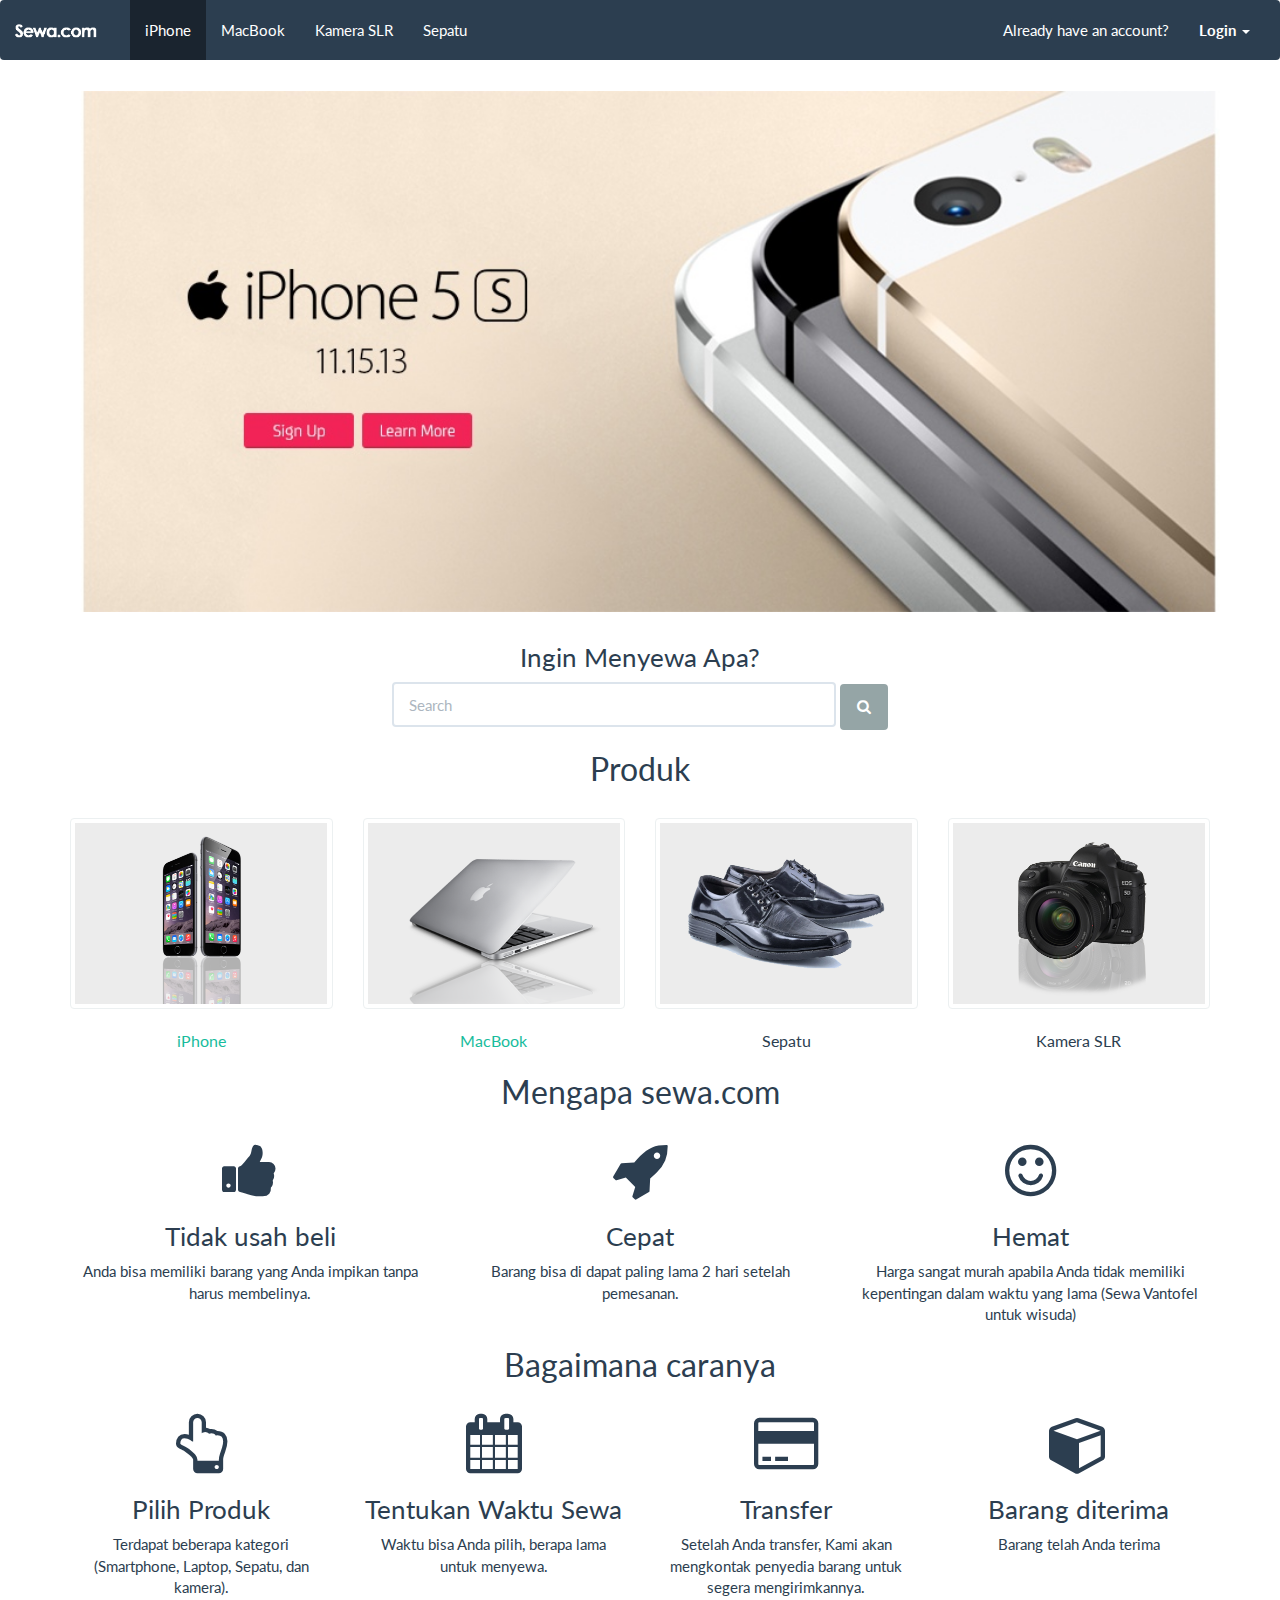
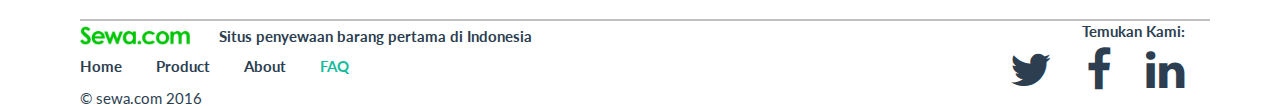
==== index.html @ 7e5efccd "update" ====
<!DOCTYPE html>
<html lang="en">
<head>
  <meta charset="UTF-8">
  <meta name="viewport" content="width=device-width, initial-scale=1.0">
  <title>Sewa - Daripada Beli, mending Sewa Aja</title>
  <link rel="stylesheet" href="css/bootstrap.min.css">
  <link rel="stylesheet" href="css/main.css">
  <link rel="stylesheet" href="font-awesome-4.4.0/css/font-awesome.min.css">
  <script src="js/jquery.min.js"></script>
  <script src="js/bootstrap.min.js"></script>
</head>
<body>

<nav class="navbar navbar-default" role="navigation">
  <div class="container-fluid">
    <!-- Brand and toggle get grouped for better mobile display -->
    <div class="navbar-header">
      <button type="button" class="navbar-toggle collapsed" data-toggle="collapse" data-target="#bs-example-navbar-collapse-1">
        <span class="sr-only">Toggle navigation</span>
        <span class="icon-bar"></span>
        <span class="icon-bar"></span>
        <span class="icon-bar"></span>
      </button>
      <a class="navbar-brand" href="#"><img src="img/logo-white.png" width="100" alt=""></a>
    </div>

    <!-- Collect the nav links, forms, and other content for toggling -->
    <div class="collapse navbar-collapse" id="bs-example-navbar-collapse-1">
      <ul class="nav navbar-nav">
       <li class="active"><a href="#">iPhone</a></li>
        <li><a href="#">MacBook</a></li>
        <li><a href="#">Kamera SLR</a></li>
        <li><a href="#">Sepatu</a></li>
      </ul>
    
      <ul class="nav navbar-nav navbar-right">
        <li><p class="navbar-text">Already have an account?</p></li>
        <li class="dropdown">
          <a href="#" class="dropdown-toggle" data-toggle="dropdown"><b>Login</b> <span class="caret"></span></a>
      <ul id="login-dp" class="dropdown-menu">
        <li>
           <div class="row">
              <div class="col-md-12">
                Login via
                <div class="social-buttons">
                  <a href="#" class="btn btn-fb"><i class="fa fa-facebook"></i> Facebook</a>
                  <a href="#" class="btn btn-tw"><i class="fa fa-twitter"></i> Twitter</a>
                </div>
                or
                 <form class="form" role="form" method="post" action="login" accept-charset="UTF-8" id="login-nav">
                    <div class="form-group">
                       <label class="sr-only" for="exampleInputEmail2">Email address</label>
                       <input type="email" class="form-control" id="exampleInputEmail2" placeholder="Email address" required>
                    </div>
                    <div class="form-group">
                       <label class="sr-only" for="exampleInputPassword2">Password</label>
                       <input type="password" class="form-control" id="exampleInputPassword2" placeholder="Password" required>
                                             <div class="help-block text-right"><a href="">Forget the password ?</a></div>
                    </div>
                    <div class="form-group">
                       <button type="submit" class="btn btn-primary btn-block">Sign in</button>
                    </div>
                    <div class="checkbox">
                       <label>
                       <input type="checkbox"> keep me logged-in
                       </label>
                    </div>
                 </form>
              </div>
              <div class="bottom text-center">
                New here ? <a href="#modal"><b>Join Us</b></a>
              </div>
           </div>
        </li>
      </ul>
        </li>
      </ul>
    </div><!-- /.navbar-collapse -->
  </div><!-- /.container-fluid -->
</nav>



    <div class="container">
        <div class="img-banner">
          <img src="img/iphone-ad.jpg" alt="" style="width: 100%;">
        </div>
       
    <div class="row">
     <div class="col-xs-12 col-md-6 col-md-offset-3 text-center" style="--border:1px solid red;">
        <h3>Ingin Menyewa Apa?</h3>
         <div class="search">
           <input type="text" class="form-control" placeholder="Search">
         </div>
        <button type="button" class="btn btn-default"><i class="fa fa-search" aria-hidden="true"></i></button>
     </div>
    </div>
    
    <section>
    <legend class="title">
      <h2>Produk</h2>
    </legend>
    </section>
    
    <section>
    <div class="row">
      <div class="col-xs-6 col-md-3">
        <a href="product.html">
            <div class="product">
            <div class="thumbnail">
              <img src="img/iphone.png" alt="iPhone">
            </div>
          
            iPhone
            </div>
          </a>
      </div>
    
      <div class="col-xs-6 col-md-3">
        <a href="product-mac.html">
          <div class="product">
              <div class="thumbnail">
                <img src="img/mac.png" alt="Mac">
              </div>
            
              MacBook
            </div>
          </a>
      </div>
    
      <div class="col-xs-6 col-md-3">
        <div class="product">
          <div class="thumbnail">
            <img src="img/sepatu.png" alt="">
          </div>
    
          Sepatu
        </div>
      </div>
    
      <div class="col-xs-6 col-md-3">
        <div class="product">
          <div class="thumbnail">
            <img src="img/slr.png" alt="">
          </div>
    
          Kamera SLR
        </div>
      </div>
    </div>
    </section>
    
    <section>
      <legend class="title">
        <h2>Mengapa sewa.com</h2>
      </legend>
      <div class="row">
        <div class="col-xs-12 col-md-4">
          <div class="reason">
            <i class="fa fa-thumbs-up fa-4x" aria-hidden="true"></i>
            <h3>Tidak usah beli</h3>
            <div class="reason-content">
             Anda bisa memiliki barang yang Anda impikan tanpa harus membelinya.
            </div>
          </div>
        </div>
    
          <div class="col-xs-12 col-md-4">
            <div class="reason">
              <i class="fa fa-rocket fa-4x" aria-hidden="true"></i>
              <h3>Cepat</h3>
              <div class="reason-content">
                Barang bisa di dapat paling lama 2 hari setelah pemesanan.
              </div>
            </div>
          </div>    
    
           <div class="col-xs-12 col-md-4">
            <div class="reason">
              <i class="fa fa-smile-o fa-4x" aria-hidden="true"></i>
              <h3>Hemat</h3>
              <div class="reason-content">
                Harga sangat murah apabila Anda tidak memiliki kepentingan dalam waktu yang lama (Sewa Vantofel untuk wisuda)
              </div>
            </div>
          </div>    
      </div>
    </section>
    
    <section>
      <legend class="title">
        <h2>Bagaimana caranya</h2>
      </legend>
      <div class="row">
        <div class="col-xs-6 col-md-3">
          <div class="reason">
            <i class="fa fa-hand-o-up fa-4x" aria-hidden="true"></i>
            <h3>Pilih Produk</h3>
            <div class="reason-content">
              Terdapat beberapa kategori (Smartphone, Laptop, Sepatu, dan kamera).
            </div>
          </div>
        </div>
    
          <div class="col-xs-6 col-md-3">
            <div class="reason">
              <i class="fa fa-calendar fa-4x" aria-hidden="true"></i>
              <h3>Tentukan Waktu Sewa</h3>
              <div class="reason-content">
                Waktu bisa Anda pilih, berapa lama untuk menyewa.
              </div>
            </div>
          </div>    
    
           <div class="col-xs-6 col-md-3">
            <div class="reason">
              <i class="fa fa-credit-card fa-4x" aria-hidden="true"></i>
              <h3>Transfer</h3>
              <div class="reason-content">
               Setelah Anda transfer, Kami akan mengkontak penyedia barang untuk segera mengirimkannya.
              </div>
            </div>
          </div>
    
          <div class="col-xs-6 col-md-3">
            <div class="reason">
              <i class="fa fa-cube fa-4x" aria-hidden="true"></i>
              <h3>Barang diterima</h3>
              <div class="reason-content">
                Barang telah Anda terima
              </div>
            </div>
          </div>        
      </div>
    </section>
    
    <footer>
        <div class="footer">
          <div class="row">      
            <div class="col-xs-12 col-md-6"> 
                <img src="img/logo.png" alt="sewa" width="135">
                  <span><b>Situs penyewaan barang pertama di Indonesia</b></span>
                <br>
               <ul class="list-inline">
                 <li class="footer-category">Home</li>
                 <li class="footer-category">Product</li>
                 <li class="footer-category" data-toggle="modal" data-target="#myModal">About</li>
                 <li class="footer-category"><a href="faq.html">FAQ</a></li>
               </ul>
               &copy sewa.com 2016
             </div>

  <!-- Modal -->
  <div class="modal fade" id="myModal" role="dialog">
    <div class="modal-dialog">
    
      <!-- Modal content-->
      <div class="modal-content">
        <div class="modal-header">
          <button type="button" class="close" data-dismiss="modal">&times;</button>
          <h4 class="modal-title">Hubungi Kami</h4>
        </div>
        <div class="modal-body">
          <div class="row">
            <div class="col-xs-12" style="margin-bottom: 10px;">
              sewa.com adalah website penyewaan barang pertama di Indonesia. Barang-barang yang ditawarkan adalah barang Anda ingin miliki nanti, jadi tidak ada salahnya untuk mencoba.
            </div>

            <div class="col-xs-12">
              <ul class="list-unstyled">
                <li><i class="fa fa-home fafa" aria-hidden="true"></i>Taman Setiabudi E/7, <b>Jakarta Selatan</b></li>
                <li><i class="fa fa-phone fafa" aria-hidden="true"></i> 085 737 361 067</li>
                <li><i class="fa fa-envelope fafa" aria-hidden="true"></i> info@sewa.com</li>
              </ul>
            </div>

          </div>
        </div>
        <div class="modal-footer">
          <button type="button" class="btn btn-default" data-dismiss="modal">Close</button>
        </div>
      </div>
      
    </div>
  </div>
    
    
            <div class="right-footer">
              <div class="col-xs-12 col-md-6"> 
             <label style="margin-right: 25px;">Temukan Kami:</label><br>
                <ul class="list-inline pull-right">
                  <li><i class="fa fa-twitter fa-3x circle" aria-hidden="true"></i></li>
                  <li><i class="fa fa-facebook fa-3x circle" aria-hidden="true"></i></li>
                  <li><i class="fa fa-linkedin fa-3x circle" aria-hidden="true"></i></li>
                </ul>
              </div>
            </div>
            </div>
          </div>
        </footer> 
          
    </div>
</body>
</html>
---- css/main.css ----
a{
  text-decoration:none;
}

#all{
  background-color: white;
  box-shadow: 0 10px 16px 0 rgba(0,0,0,0.2),0 6px 20px 0 rgba(0,0,0,0.19) !important;
  padding:10px;
}

/* css*/
#login-dp{
    min-width: 250px;
    padding: 14px 14px 0;
    overflow:hidden;
    background-color:rgba(255,255,255,.8);
}
#login-dp .help-block{
    font-size:12px    
}
#login-dp .bottom{
    background-color:rgba(255,255,255,.8);
    border-top:1px solid #ddd;
    clear:both;
    padding:14px;
}
#login-dp .social-buttons{
    margin:12px 0    
}
#login-dp .social-buttons a{
    width: 49%;
}
#login-dp .form-group {
    margin-bottom: 10px;
}
.btn-fb{
    color: #fff;
    background-color:#3b5998;
}
.btn-fb:hover{
    color: #fff;
    background-color:#496ebc 
}
.btn-tw{
    color: #fff;
    background-color:#55acee;
}
.btn-tw:hover{
    color: #fff;
    background-color:#59b5fa;
}
@media(max-width:768px){
    #login-dp{
        background-color: inherit;
        color: #fff;
    }
    #login-dp .bottom{
        background-color: inherit;
        border-top:0 none;
    }
}

/* end css */
.img-banner{
  width:100%;
  --height:80px;
  --border:1px solid red;
  margin:10px;
  text-align:center;
}

section{
  margin-bottom:20px;

}

.title{
  text-align:center;
}



.wrapper-search{
  margin:0 auto;
  width:50%;
  --border:1px solid red;
  display:block;
}

.search{
display:inline-block;
margin:0 auto;
width:80%;
}

.submit{
  --width:15%;
  color:white;
  background-color:gray;
  --margin-left: 10px;
}

.product{
  text-align:center;
  font-size: 16px;
}

.reason{
  text-align:center;
}

/*product*/

.wrapper-product-rent{
  display:table;
}

.thumbnail:hover{
  border:1px solid black;
}

.product-rent{
  height:325px;
  width:225px;
  vertical-align:middle;
  display:table-cell; 
}

.product-rent-title{
  font-size: 18px;
  --text-align:center;
}

.product-rent-price{

}

.product-rent-price::before{
  content:"Rp ";
}

.product-rent-price::after{
  content:" /hari";
}

.product-rent-available{
  margin-bottom:20px;
}

.product-rent-available::before{
    content:"Dapat disewa selama: ";
    color:gray;
}

.product-rent-available::after{
    content:" hari";
    color:gray;
}

.product-rent img{
  max-width:225px;
  max-height:225px;
  margin:0 auto;
  display:table-cell;
}
/* end product */

/* product page */
.product-page-wrapper{
  display:table;
}

.product-page{
  width:300px;
  height:425px;
  border:1px solid silver;
  padding:10px;
  border-radius:5px;
  display:table-cell;
  vertical-align:middle;
}

.product-page-title{
    border-bottom:2px solid #ccc;
    margin-bottom:10px;
    width:50%;
}

.product-page-price{
  color:#18bc9c;
  font-size:30px;
  font-weight: bold;
}

.product-page-price::before{
  content:"Rp ";
  color:#18bc9c;
  font-size:20px;
}

.product-page img{
  max-width:300px;
  max-height: 425px;
   margin:0 auto;
  display:table-cell;
}

.product-page-order{
  color:#18bc9c;
}

.product-page-order::before{
  content:"Dapat disewa dalam ";
  color:black;
}

.product-page-order::after{
  content:" hari";
  color:black;
}

.product-page-ongkir{
  margin-bottom:10px;
}

.product-page-spesification{

}

.product-page-spesification label{
   font-size:21px;
}

.product-page-name{
  font-weight:bold;
}

.product-page-value{
  
}

.product-page-value::before{
 
}

.product-page-others-wrap{
  display:table;
}

.product-page-others{
  width:175px;
  height:175px;
  --border:1px solid red;
  vertical-align:middle;
  display:table-cell;
}

.product-page-others img{
  max-width:135px; 
  max-height: 135px;
  margin:0 auto;
  display:table-cell;
}

.others{
  border:1px solid silver;
  padding:10px 15px;
  margin:20px 5px;
}

.others h4{
  text-align:center;
}

/* checkout */
.checkout-input{
  width:80%;
  margin-bottom: 100px;

}




.footer{
  margin-left:10px;
  font-size:15px;
  border-top:2px solid silver;
}

.footer li{
  margin-right:20px;
  font-weight:bold;
}

.right-footer{
  text-align:right;

}

.footer-category{

}

.footer-category:hover{
  text-decoration:underline;
}

/* faq */
.faq li{
  font-size:20px;
  color:gray;
  font-weight: bold;
}

.fafa{
  letter-spacing:10px;
}
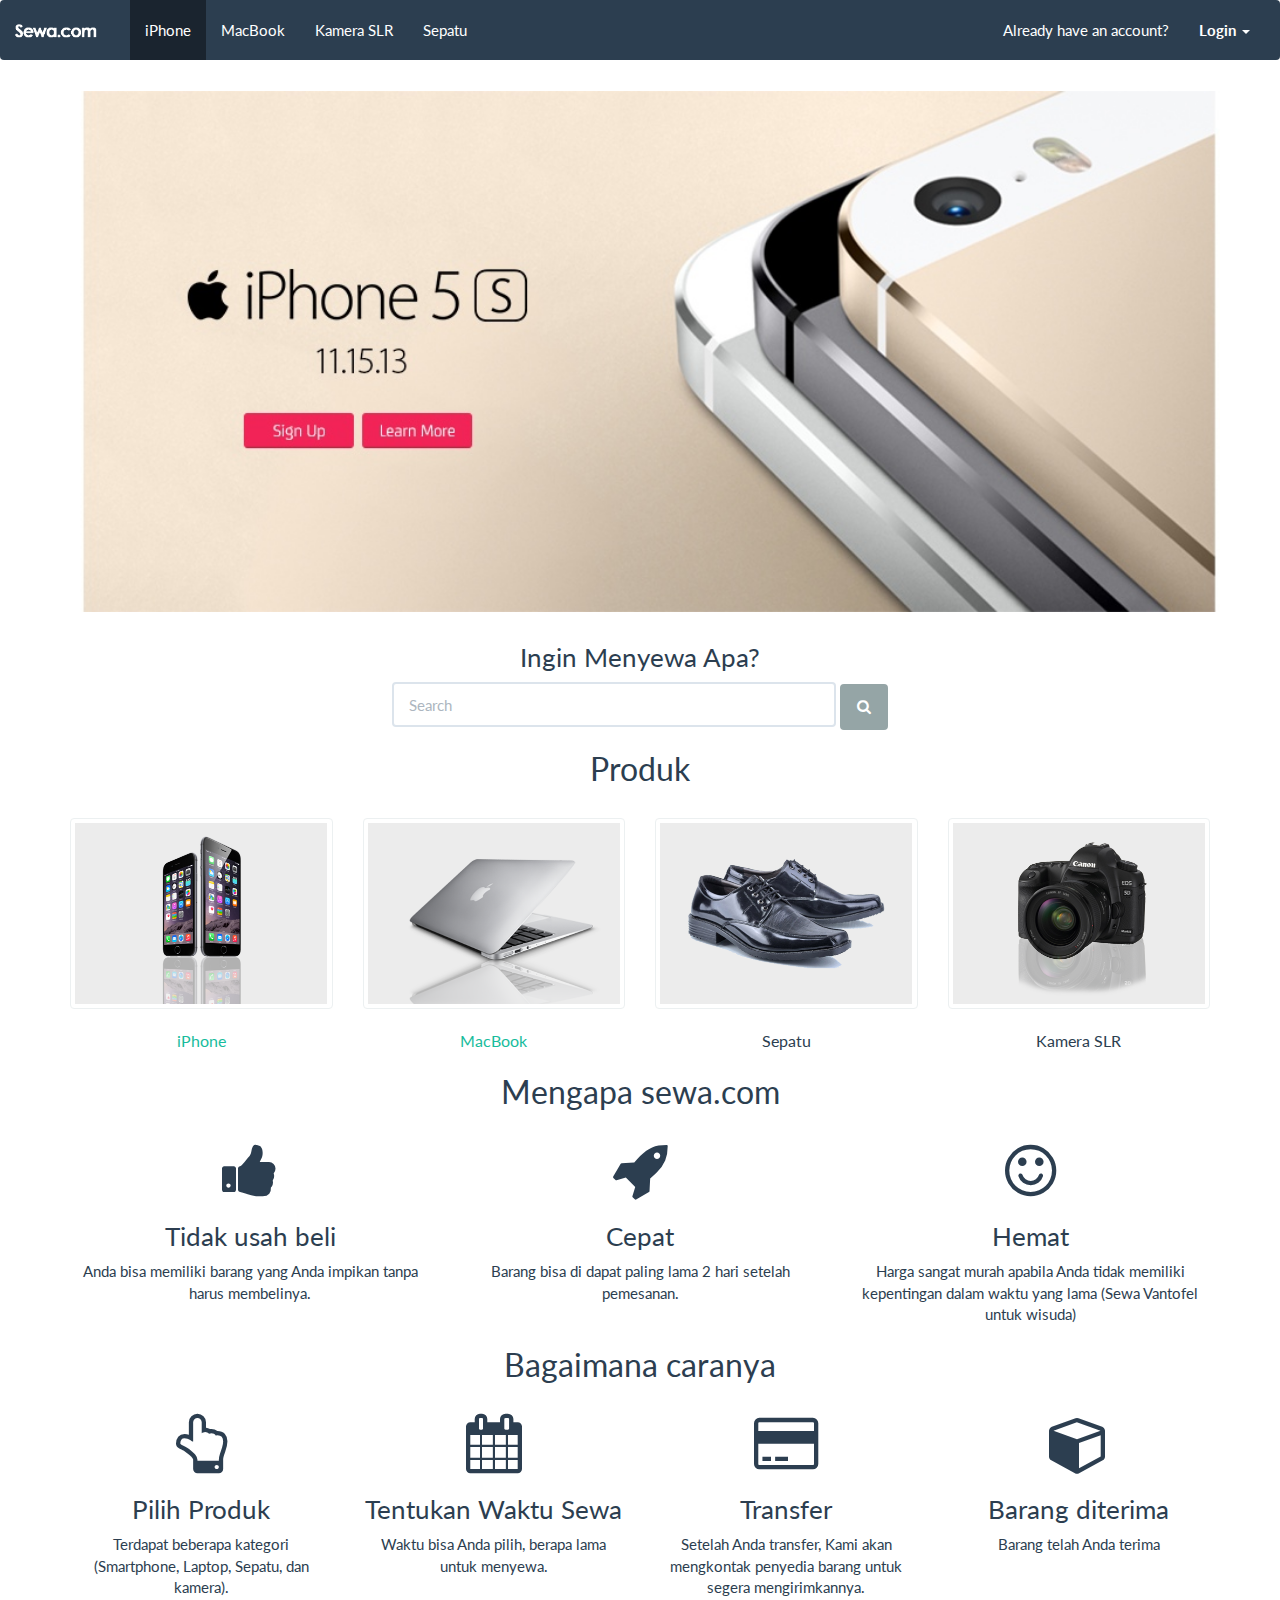
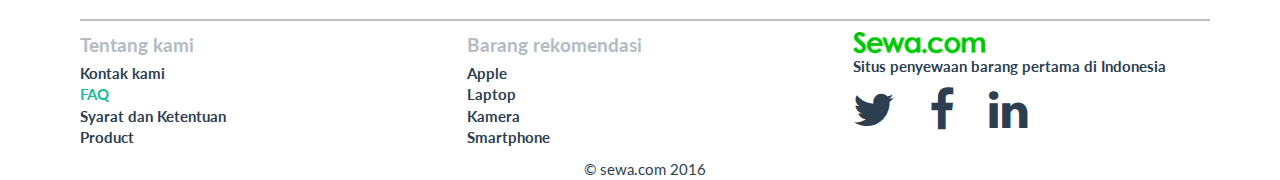
==== commit d912900a: "update 14 June 2016" ====
--- a/index.html
+++ b/index.html
@@ -69,7 +69,7 @@
                  </form>
               </div>
               <div class="bottom text-center">
-                New here ? <a href="#modal"><b>Join Us</b></a>
+                New here ? <a href="register.html"><b>Join Us</b></a>
               </div>
            </div>
         </li>
@@ -238,68 +238,73 @@
     <footer>
         <div class="footer">
           <div class="row">      
-            <div class="col-xs-12 col-md-6"> 
-                <img src="img/logo.png" alt="sewa" width="135">
-                  <span><b>Situs penyewaan barang pertama di Indonesia</b></span>
-                <br>
-               <ul class="list-inline">
-                 <li class="footer-category">Home</li>
+            <div class="col-xs-12 col-md-4">
+            <label class="text-muted footer-title">Tentang kami</label> 
+              <ul class="list-unstyled">
+                 <li class="footer-category" data-toggle="modal" data-target="#myModal">Kontak kami</li>
+                 <li class="footer-category"><a href="faq.html">FAQ</a></li>
+                 <li class="footer-category">Syarat dan Ketentuan</li>
                  <li class="footer-category">Product</li>
-                 <li class="footer-category" data-toggle="modal" data-target="#myModal">About</li>
-                 <li class="footer-category"><a href="faq.html">FAQ</a></li>
                </ul>
-               &copy sewa.com 2016
              </div>
 
-  <!-- Modal -->
-  <div class="modal fade" id="myModal" role="dialog">
-    <div class="modal-dialog">
-    
-      <!-- Modal content-->
-      <div class="modal-content">
-        <div class="modal-header">
-          <button type="button" class="close" data-dismiss="modal">&times;</button>
-          <h4 class="modal-title">Hubungi Kami</h4>
-        </div>
-        <div class="modal-body">
-          <div class="row">
-            <div class="col-xs-12" style="margin-bottom: 10px;">
-              sewa.com adalah website penyewaan barang pertama di Indonesia. Barang-barang yang ditawarkan adalah barang Anda ingin miliki nanti, jadi tidak ada salahnya untuk mencoba.
-            </div>
-
-            <div class="col-xs-12">
-              <ul class="list-unstyled">
-                <li><i class="fa fa-home fafa" aria-hidden="true"></i>Taman Setiabudi E/7, <b>Jakarta Selatan</b></li>
-                <li><i class="fa fa-phone fafa" aria-hidden="true"></i> 085 737 361 067</li>
-                <li><i class="fa fa-envelope fafa" aria-hidden="true"></i> info@sewa.com</li>
-              </ul>
-            </div>
-
-          </div>
-        </div>
-        <div class="modal-footer">
-          <button type="button" class="btn btn-default" data-dismiss="modal">Close</button>
-        </div>
-      </div>
-      
-    </div>
-  </div>
-    
-    
-            <div class="right-footer">
-              <div class="col-xs-12 col-md-6"> 
-             <label style="margin-right: 25px;">Temukan Kami:</label><br>
-                <ul class="list-inline pull-right">
+             <div class="col-xs-12 col-md-4"> 
+               <label class="text-muted footer-title">Barang rekomendasi</label> 
+               <ul class="list-unstyled">
+                 <li class="footer-category">Apple</li>
+                 <li class="footer-category">Laptop</li>
+                 <li class="footer-category">Kamera</li>
+                 <li class="footer-category">Smartphone</li>
+               </ul>
+             </div>
+
+            <div class="col-xs-12 col-md-4"> 
+              <img src="img/logo.png" alt="sewa" width="135"><br>
+              <b>Situs penyewaan barang pertama di Indonesia</b><br>
+                <ul class="list-inline" style="margin-top: 10px;">
                   <li><i class="fa fa-twitter fa-3x circle" aria-hidden="true"></i></li>
                   <li><i class="fa fa-facebook fa-3x circle" aria-hidden="true"></i></li>
                   <li><i class="fa fa-linkedin fa-3x circle" aria-hidden="true"></i></li>
-                </ul>
-              </div>
-            </div>
-            </div>
+                </ul>          
+            </div>
+            </div>
+            <div class="text-center">&copy sewa.com 2016</div>
           </div>
         </footer> 
           
+                  <!-- Modal -->
+                  <div class="modal fade" id="myModal" role="dialog">
+                    <div class="modal-dialog">
+                    
+                      <!-- Modal content-->
+                      <div class="modal-content">
+                        <div class="modal-header">
+                          <button type="button" class="close" data-dismiss="modal">&times;</button>
+                          <h4 class="modal-title">Hubungi Kami</h4>
+                        </div>
+                        <div class="modal-body">
+                          <div class="row">
+                            <div class="col-xs-12" style="margin-bottom: 10px;">
+                              sewa.com adalah website penyewaan barang pertama di Indonesia. Barang-barang yang ditawarkan adalah barang Anda ingin miliki nanti, jadi tidak ada salahnya untuk mencoba.
+                            </div>
+
+                            <div class="col-xs-12">
+                              <ul class="list-unstyled">
+                                <li><i class="fa fa-home fafa" aria-hidden="true"></i>Taman Setiabudi E/7, <b>Jakarta Selatan</b></li>
+                                <li><i class="fa fa-phone fafa" aria-hidden="true"></i> 085 737 361 067</li>
+                                <li><i class="fa fa-envelope fafa" aria-hidden="true"></i> info@sewa.com</li>
+                              </ul>
+                            </div>
+
+                          </div>
+                        </div>
+                        <div class="modal-footer">
+                          <button type="button" class="btn btn-default" data-dismiss="modal">Close</button>
+                        </div>
+                      </div>
+                      
+                    </div>
+                  </div> <!-- end modal -->
     </div>
 </body>
 </html>
--- a/css/main.css
+++ b/css/main.css
@@ -248,11 +248,13 @@
 }
 
 .product-page-others{
-  width:175px;
-  height:175px;
-  --border:1px solid red;
+  width:200px;
+  height:200px;
+  --border:1px solid silver;
+  padding:10px;
+  border-radius:5px;
+  display:table-cell;
   vertical-align:middle;
-  display:table-cell;
 }
 
 .product-page-others img{
@@ -263,13 +265,18 @@
 }
 
 .others{
-  border:1px solid silver;
+  --border:1px solid silver;
   padding:10px 15px;
   margin:20px 5px;
 }
 
 .others h4{
   text-align:center;
+}
+
+
+.product-page-other{
+
 }
 
 /* checkout */
@@ -280,12 +287,15 @@
 }
 
 
-
+footer{
+
+}
 
 .footer{
   margin-left:10px;
   font-size:15px;
   border-top:2px solid silver;
+  padding-top:10px;
 }
 
 .footer li{
@@ -304,6 +314,10 @@
 
 .footer-category:hover{
   text-decoration:underline;
+}
+
+.footer-title{
+  font-size:19px;
 }
 
 /* faq */
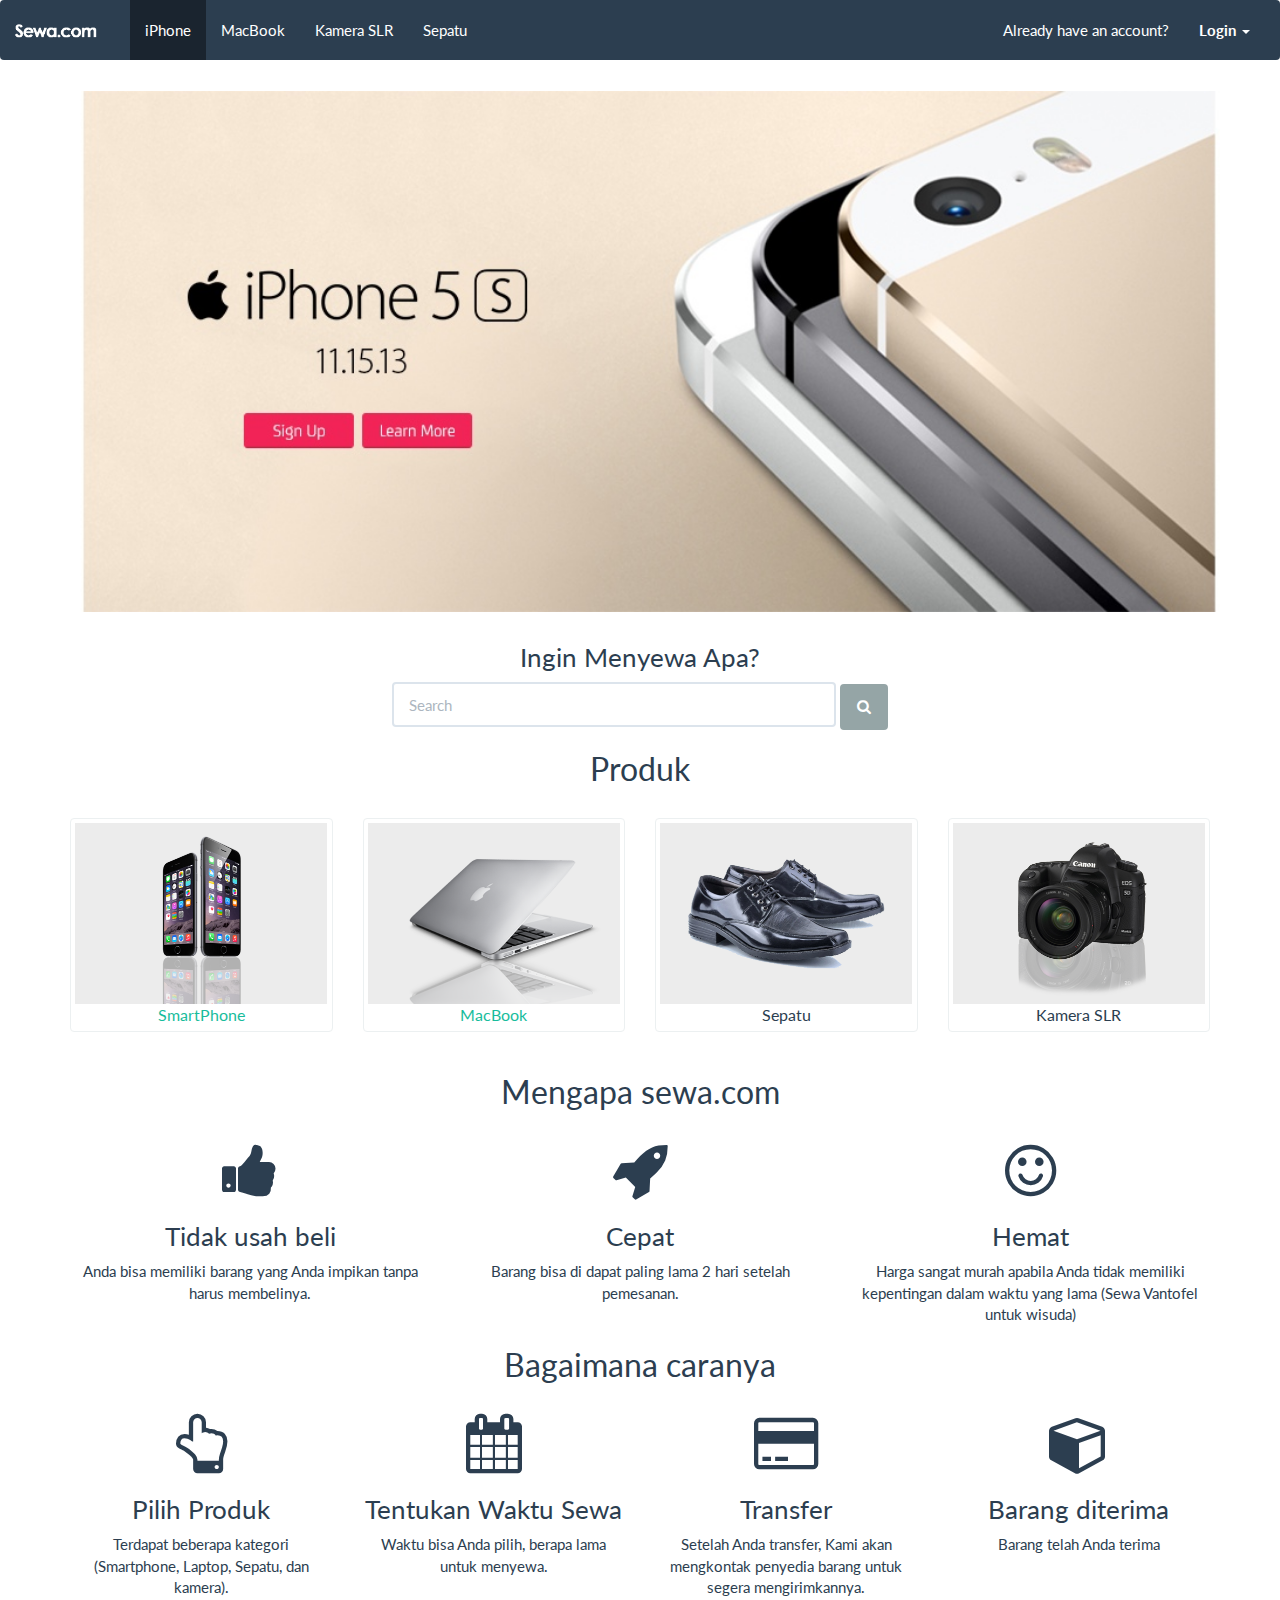
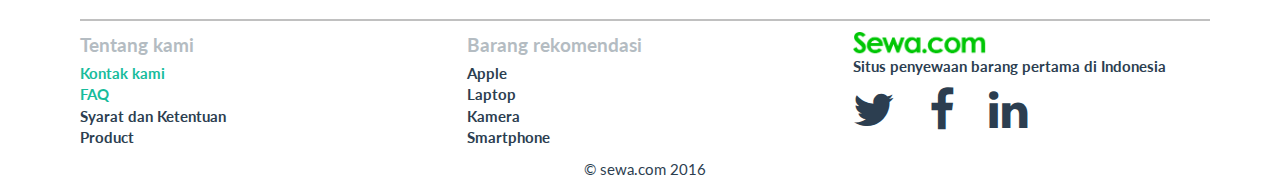
==== commit 8292305f: "update checkout" ====
--- a/index.html
+++ b/index.html
@@ -110,9 +110,9 @@
             <div class="product">
             <div class="thumbnail">
               <img src="img/iphone.png" alt="iPhone">
+                SmartPhone
             </div>
           
-            iPhone
             </div>
           </a>
       </div>
@@ -122,9 +122,9 @@
           <div class="product">
               <div class="thumbnail">
                 <img src="img/mac.png" alt="Mac">
+              MacBook
               </div>
             
-              MacBook
             </div>
           </a>
       </div>
@@ -133,9 +133,9 @@
         <div class="product">
           <div class="thumbnail">
             <img src="img/sepatu.png" alt="">
-          </div>
-    
           Sepatu
+          </div>
+    
         </div>
       </div>
     
@@ -143,9 +143,9 @@
         <div class="product">
           <div class="thumbnail">
             <img src="img/slr.png" alt="">
-          </div>
-    
           Kamera SLR
+          </div>
+    
         </div>
       </div>
     </div>
@@ -241,7 +241,7 @@
             <div class="col-xs-12 col-md-4">
             <label class="text-muted footer-title">Tentang kami</label> 
               <ul class="list-unstyled">
-                 <li class="footer-category" data-toggle="modal" data-target="#myModal">Kontak kami</li>
+                 <a href="#myModal"><li class="footer-category" data-toggle="modal" data-target="#myModal">Kontak kami</li></a>
                  <li class="footer-category"><a href="faq.html">FAQ</a></li>
                  <li class="footer-category">Syarat dan Ketentuan</li>
                  <li class="footer-category">Product</li>
--- a/css/main.css
+++ b/css/main.css
@@ -112,7 +112,7 @@
 /*product*/
 
 .wrapper-product-rent{
-  display:table;
+
 }
 
 .thumbnail:hover{
@@ -322,11 +322,15 @@
 
 /* faq */
 .faq li{
-  font-size:20px;
+  
   color:gray;
   font-weight: bold;
 }
 
 .fafa{
   letter-spacing:10px;
-}+}
+
+.content-term{
+  line-height:27px;
+}
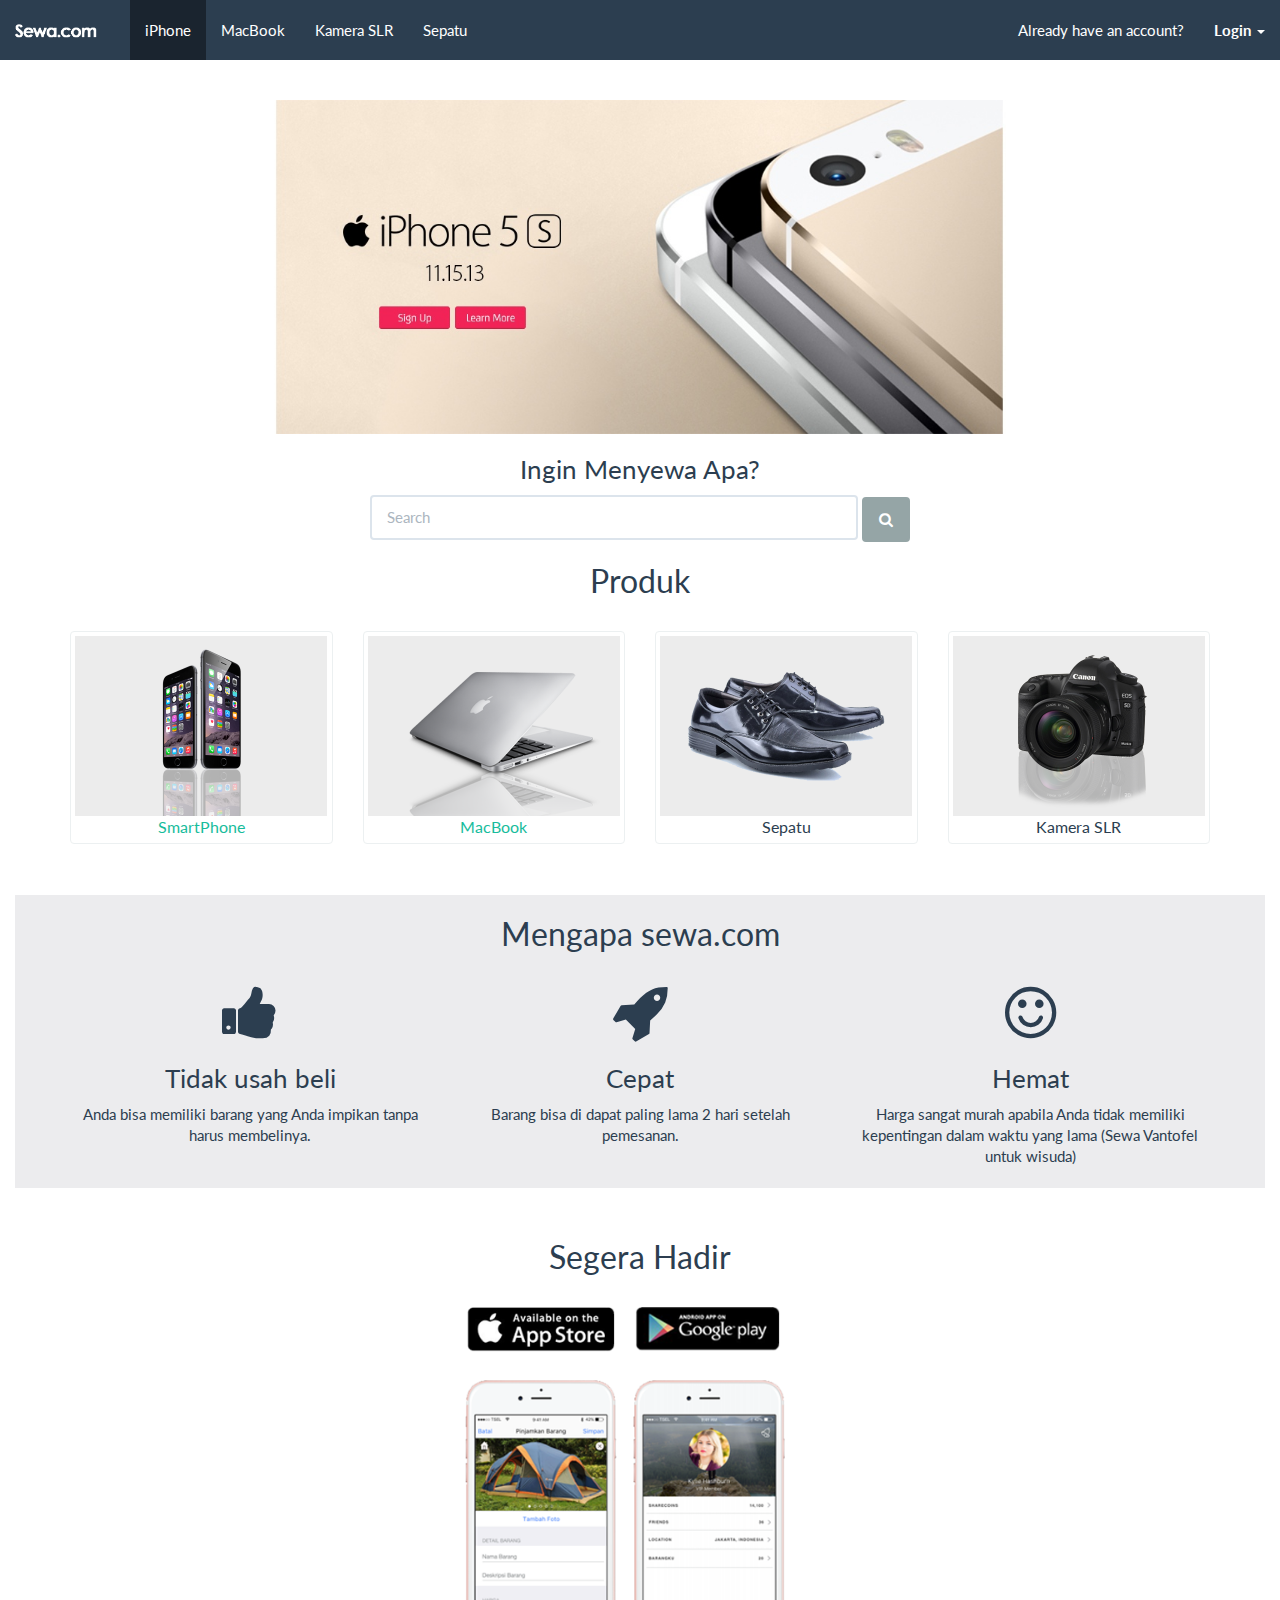
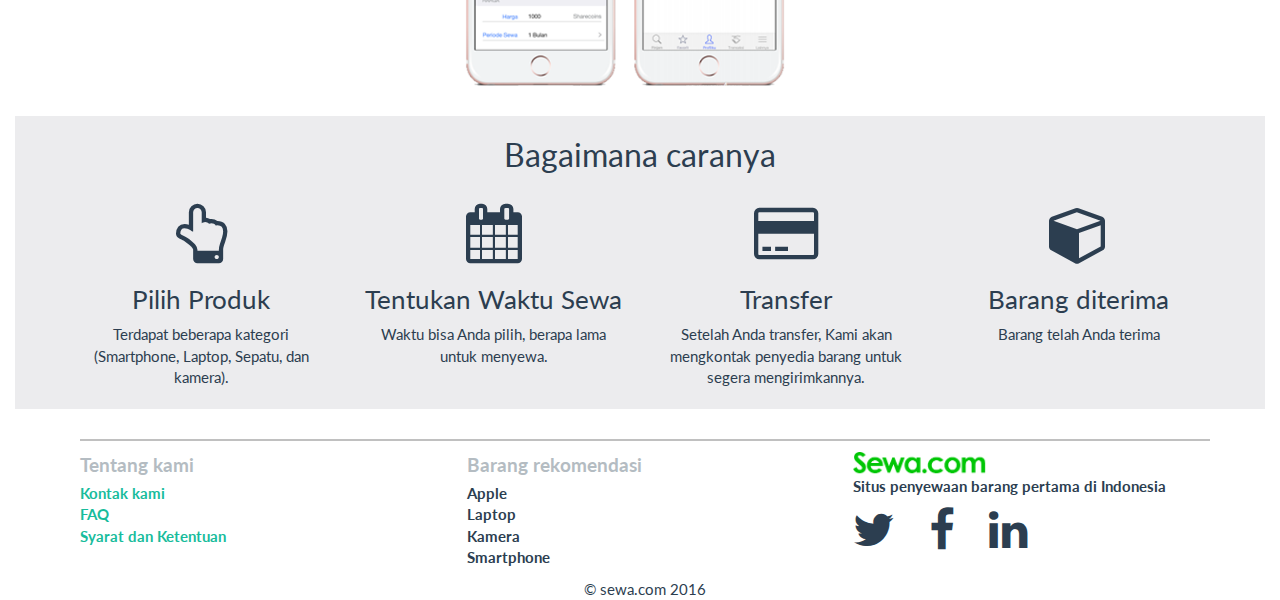
==== commit c883d7f9: "19 juni 2016 update css" ====
--- a/index.html
+++ b/index.html
@@ -12,7 +12,7 @@
 </head>
 <body>
 
-<nav class="navbar navbar-default" role="navigation">
+<nav class="navbar navbar-default navbar-fixed-top" role="navigation">
   <div class="container-fluid">
     <!-- Brand and toggle get grouped for better mobile display -->
     <div class="navbar-header">
@@ -82,230 +82,247 @@
 
 
 
-    <div class="container">
-        <div class="img-banner">
-          <img src="img/iphone-ad.jpg" alt="" style="width: 100%;">
-        </div>
-       
-    <div class="row">
-     <div class="col-xs-12 col-md-6 col-md-offset-3 text-center" style="--border:1px solid red;">
-        <h3>Ingin Menyewa Apa?</h3>
-         <div class="search">
-           <input type="text" class="form-control" placeholder="Search">
-         </div>
-        <button type="button" class="btn btn-default"><i class="fa fa-search" aria-hidden="true"></i></button>
+   <div class="container-fluid" style="margin-top: 100px;">
+    <div class="container-fluid">
+         <div class="img-banner text-center">
+           <img src="img/iphone-ad.jpg" alt="" style="width: 100%;">
+         </div>
      </div>
-    </div>
-    
-    <section>
-    <legend class="title">
-      <h2>Produk</h2>
-    </legend>
-    </section>
-    
-    <section>
-    <div class="row">
-      <div class="col-xs-6 col-md-3">
-        <a href="product.html">
-            <div class="product">
-            <div class="thumbnail">
-              <img src="img/iphone.png" alt="iPhone">
-                SmartPhone
+        
+     <div class="row">
+      <div class="col-xs-12 col-md-6 col-md-offset-3 text-center" style="--border:1px solid red;">
+         <h3>Ingin Menyewa Apa?</h3>
+          <div class="search">
+            <input type="text" class="form-control" placeholder="Search">
+          </div>
+         <button type="button" class="btn btn-default"><i class="fa fa-search" aria-hidden="true"></i></button>
+      </div>
+     </div>
+     
+     <section class="produk">
+     <div class="container">
+       <legend class="title">
+         <h2>Produk</h2>
+       </legend>
+       
+       <div class="row">
+         <div class="col-xs-6 col-md-3">
+           <a href="product.html">
+               <div class="product">
+               <div class="thumbnail">
+                 <img src="img/iphone.png" alt="iPhone">
+                   SmartPhone
+               </div>
+             
+               </div>
+             </a>
+         </div>
+       
+         <div class="col-xs-6 col-md-3">
+           <a href="product-mac.html">
+             <div class="product">
+                 <div class="thumbnail">
+                   <img src="img/mac.png" alt="Mac">
+                 MacBook
+                 </div>
+               
+               </div>
+             </a>
+         </div>
+       
+         <div class="col-xs-6 col-md-3">
+           <div class="product">
+             <div class="thumbnail">
+               <img src="img/sepatu.png" alt="">
+             Sepatu
+             </div>
+       
+           </div>
+         </div>
+       
+         <div class="col-xs-6 col-md-3">
+           <div class="product">
+             <div class="thumbnail">
+               <img src="img/slr.png" alt="">
+             Kamera SLR
+             </div>
+       
+           </div>
+         </div>
+       </div>
+     </div>
+     </section>
+     
+     <section class="mengapa">
+      <div class="container">
+         <legend class="title">
+          <h2>Mengapa sewa.com</h2>
+        </legend>
+        <div class="row">
+          <div class="col-xs-12 col-md-4">
+            <div class="reason">
+              <i class="fa fa-thumbs-up fa-4x" aria-hidden="true"></i>
+              <h3>Tidak usah beli</h3>
+              <div class="reason-content">
+               Anda bisa memiliki barang yang Anda impikan tanpa harus membelinya.
+              </div>
             </div>
-          
-            </div>
-          </a>
-      </div>
-    
-      <div class="col-xs-6 col-md-3">
-        <a href="product-mac.html">
-          <div class="product">
-              <div class="thumbnail">
-                <img src="img/mac.png" alt="Mac">
-              MacBook
-              </div>
+          </div>
             
-            </div>
-          </a>
-      </div>
-    
-      <div class="col-xs-6 col-md-3">
-        <div class="product">
-          <div class="thumbnail">
-            <img src="img/sepatu.png" alt="">
-          Sepatu
-          </div>
-    
+            <div class="col-xs-12 col-md-4">
+              <div class="reason">
+                <i class="fa fa-rocket fa-4x" aria-hidden="true"></i>
+                <h3>Cepat</h3>
+                <div class="reason-content">
+                  Barang bisa di dapat paling lama 2 hari setelah pemesanan.
+                </div>
+              </div>
+            </div>    
+            
+             <div class="col-xs-12 col-md-4">
+              <div class="reason">
+                <i class="fa fa-smile-o fa-4x" aria-hidden="true"></i>
+                <h3>Hemat</h3>
+                <div class="reason-content">
+                  Harga sangat murah apabila Anda tidak memiliki kepentingan dalam waktu yang lama (Sewa Vantofel untuk wisuda)
+                </div>
+              </div>
+            </div>    
         </div>
       </div>
-    
-      <div class="col-xs-6 col-md-3">
-        <div class="product">
-          <div class="thumbnail">
-            <img src="img/slr.png" alt="">
-          Kamera SLR
-          </div>
-    
-        </div>
-      </div>
-    </div>
-    </section>
-    
-    <section>
-      <legend class="title">
-        <h2>Mengapa sewa.com</h2>
-      </legend>
-      <div class="row">
-        <div class="col-xs-12 col-md-4">
-          <div class="reason">
-            <i class="fa fa-thumbs-up fa-4x" aria-hidden="true"></i>
-            <h3>Tidak usah beli</h3>
-            <div class="reason-content">
-             Anda bisa memiliki barang yang Anda impikan tanpa harus membelinya.
-            </div>
-          </div>
-        </div>
-    
-          <div class="col-xs-12 col-md-4">
-            <div class="reason">
-              <i class="fa fa-rocket fa-4x" aria-hidden="true"></i>
-              <h3>Cepat</h3>
-              <div class="reason-content">
-                Barang bisa di dapat paling lama 2 hari setelah pemesanan.
-              </div>
-            </div>
-          </div>    
-    
-           <div class="col-xs-12 col-md-4">
-            <div class="reason">
-              <i class="fa fa-smile-o fa-4x" aria-hidden="true"></i>
-              <h3>Hemat</h3>
-              <div class="reason-content">
-                Harga sangat murah apabila Anda tidak memiliki kepentingan dalam waktu yang lama (Sewa Vantofel untuk wisuda)
-              </div>
-            </div>
-          </div>    
-      </div>
-    </section>
-    
-    <section>
-      <legend class="title">
-        <h2>Bagaimana caranya</h2>
-      </legend>
-      <div class="row">
-        <div class="col-xs-6 col-md-3">
-          <div class="reason">
-            <i class="fa fa-hand-o-up fa-4x" aria-hidden="true"></i>
-            <h3>Pilih Produk</h3>
-            <div class="reason-content">
-              Terdapat beberapa kategori (Smartphone, Laptop, Sepatu, dan kamera).
-            </div>
-          </div>
-        </div>
-    
-          <div class="col-xs-6 col-md-3">
-            <div class="reason">
-              <i class="fa fa-calendar fa-4x" aria-hidden="true"></i>
-              <h3>Tentukan Waktu Sewa</h3>
-              <div class="reason-content">
-                Waktu bisa Anda pilih, berapa lama untuk menyewa.
-              </div>
-            </div>
-          </div>    
-    
+     </section>
+     
+       <section>
+         <div class="container">
+           <legend class="title">
+             <h2>Segera Hadir</h2>
+           </legend>
+           <div class="col-xs-12 col-md-8 col-md-offset-4" style="width: 350px">
+             <img src="img/coming-soon.png" alt="" style="width: 100%;">
+           </div>
+         </div>
+       </section>
+     
+     <section class="caranya">
+       <div class="container">
+         <legend class="title">
+           <h2>Bagaimana caranya</h2>
+         </legend>
+         <div class="row">
            <div class="col-xs-6 col-md-3">
-            <div class="reason">
-              <i class="fa fa-credit-card fa-4x" aria-hidden="true"></i>
-              <h3>Transfer</h3>
-              <div class="reason-content">
-               Setelah Anda transfer, Kami akan mengkontak penyedia barang untuk segera mengirimkannya.
-              </div>
-            </div>
-          </div>
-    
-          <div class="col-xs-6 col-md-3">
-            <div class="reason">
-              <i class="fa fa-cube fa-4x" aria-hidden="true"></i>
-              <h3>Barang diterima</h3>
-              <div class="reason-content">
-                Barang telah Anda terima
-              </div>
-            </div>
-          </div>        
-      </div>
-    </section>
-    
-    <footer>
-        <div class="footer">
-          <div class="row">      
-            <div class="col-xs-12 col-md-4">
-            <label class="text-muted footer-title">Tentang kami</label> 
-              <ul class="list-unstyled">
-                 <a href="#myModal"><li class="footer-category" data-toggle="modal" data-target="#myModal">Kontak kami</li></a>
-                 <li class="footer-category"><a href="faq.html">FAQ</a></li>
-                 <li class="footer-category">Syarat dan Ketentuan</li>
-                 <li class="footer-category">Product</li>
-               </ul>
-             </div>
-
-             <div class="col-xs-12 col-md-4"> 
-               <label class="text-muted footer-title">Barang rekomendasi</label> 
-               <ul class="list-unstyled">
-                 <li class="footer-category">Apple</li>
-                 <li class="footer-category">Laptop</li>
-                 <li class="footer-category">Kamera</li>
-                 <li class="footer-category">Smartphone</li>
-               </ul>
-             </div>
-
-            <div class="col-xs-12 col-md-4"> 
-              <img src="img/logo.png" alt="sewa" width="135"><br>
-              <b>Situs penyewaan barang pertama di Indonesia</b><br>
-                <ul class="list-inline" style="margin-top: 10px;">
-                  <li><i class="fa fa-twitter fa-3x circle" aria-hidden="true"></i></li>
-                  <li><i class="fa fa-facebook fa-3x circle" aria-hidden="true"></i></li>
-                  <li><i class="fa fa-linkedin fa-3x circle" aria-hidden="true"></i></li>
-                </ul>          
-            </div>
-            </div>
-            <div class="text-center">&copy sewa.com 2016</div>
-          </div>
-        </footer> 
-          
-                  <!-- Modal -->
-                  <div class="modal fade" id="myModal" role="dialog">
-                    <div class="modal-dialog">
-                    
-                      <!-- Modal content-->
-                      <div class="modal-content">
-                        <div class="modal-header">
-                          <button type="button" class="close" data-dismiss="modal">&times;</button>
-                          <h4 class="modal-title">Hubungi Kami</h4>
-                        </div>
-                        <div class="modal-body">
-                          <div class="row">
-                            <div class="col-xs-12" style="margin-bottom: 10px;">
-                              sewa.com adalah website penyewaan barang pertama di Indonesia. Barang-barang yang ditawarkan adalah barang Anda ingin miliki nanti, jadi tidak ada salahnya untuk mencoba.
-                            </div>
-
-                            <div class="col-xs-12">
-                              <ul class="list-unstyled">
-                                <li><i class="fa fa-home fafa" aria-hidden="true"></i>Taman Setiabudi E/7, <b>Jakarta Selatan</b></li>
-                                <li><i class="fa fa-phone fafa" aria-hidden="true"></i> 085 737 361 067</li>
-                                <li><i class="fa fa-envelope fafa" aria-hidden="true"></i> info@sewa.com</li>
-                              </ul>
-                            </div>
-
-                          </div>
-                        </div>
-                        <div class="modal-footer">
-                          <button type="button" class="btn btn-default" data-dismiss="modal">Close</button>
-                        </div>
-                      </div>
-                      
-                    </div>
-                  </div> <!-- end modal -->
-    </div>
+             <div class="reason">
+               <i class="fa fa-hand-o-up fa-4x" aria-hidden="true"></i>
+               <h3>Pilih Produk</h3>
+               <div class="reason-content">
+                 Terdapat beberapa kategori (Smartphone, Laptop, Sepatu, dan kamera).
+               </div>
+             </div>
+           </div>
+             
+             <div class="col-xs-6 col-md-3">
+               <div class="reason">
+                 <i class="fa fa-calendar fa-4x" aria-hidden="true"></i>
+                 <h3>Tentukan Waktu Sewa</h3>
+                 <div class="reason-content">
+                   Waktu bisa Anda pilih, berapa lama untuk menyewa.
+                 </div>
+               </div>
+             </div>    
+             
+              <div class="col-xs-6 col-md-3">
+               <div class="reason">
+                 <i class="fa fa-credit-card fa-4x" aria-hidden="true"></i>
+                 <h3>Transfer</h3>
+                 <div class="reason-content">
+                  Setelah Anda transfer, Kami akan mengkontak penyedia barang untuk segera mengirimkannya.
+                 </div>
+               </div>
+             </div>
+             
+             <div class="col-xs-6 col-md-3">
+               <div class="reason">
+                 <i class="fa fa-cube fa-4x" aria-hidden="true"></i>
+                 <h3>Barang diterima</h3>
+                 <div class="reason-content">
+                   Barang telah Anda terima
+                 </div>
+               </div>
+             </div>        
+         </div>
+       </div>
+     </section>
+     
+     <footer>
+         <div class="container">
+           <div class="footer">
+             <div class="row">      
+               <div class="col-xs-12 col-md-4">
+               <label class="text-muted footer-title">Tentang kami</label> 
+                 <ul class="list-unstyled">
+                    <a href="#myModal"><li class="footer-category" data-toggle="modal" data-target="#myModal">Kontak kami</li></a>
+                    <a href="faq.html"><li class="footer-category">FAQ</a></li>
+                    <a href="syarat.html"><li class="footer-category">Syarat dan Ketentuan</li></a>
+                  </ul>
+                </div>
+           
+                <div class="col-xs-12 col-md-4"> 
+                  <label class="text-muted footer-title">Barang rekomendasi</label> 
+                  <ul class="list-unstyled">
+                    <li class="footer-category">Apple</li>
+                    <li class="footer-category">Laptop</li>
+                    <li class="footer-category">Kamera</li>
+                    <li class="footer-category">Smartphone</li>
+                  </ul>
+                </div>
+           
+               <div class="col-xs-12 col-md-4"> 
+                 <img src="img/logo.png" alt="sewa" width="135"><br>
+                 <b>Situs penyewaan barang pertama di Indonesia</b><br>
+                   <ul class="list-inline" style="margin-top: 10px;">
+                     <li><i class="fa fa-twitter fa-3x circle" aria-hidden="true"></i></li>
+                     <li><i class="fa fa-facebook fa-3x circle" aria-hidden="true"></i></li>
+                     <li><i class="fa fa-linkedin fa-3x circle" aria-hidden="true"></i></li>
+                   </ul>          
+               </div>
+               </div>
+               <div class="text-center">&copy sewa.com 2016</div>
+             </div>
+         </div>
+         </footer> 
+           
+                   <!-- Modal -->
+                   <div class="modal fade" id="myModal" role="dialog">
+                     <div class="modal-dialog">
+                     
+                       <!-- Modal content-->
+                       <div class="modal-content">
+                         <div class="modal-header">
+                           <button type="button" class="close" data-dismiss="modal">&times;</button>
+                           <h4 class="modal-title">Hubungi Kami</h4>
+                         </div>
+                         <div class="modal-body">
+                           <div class="row">
+                             <div class="col-xs-12" style="margin-bottom: 10px;">
+                               sewa.com adalah website penyewaan barang pertama di Indonesia. Barang-barang yang ditawarkan adalah barang Anda ingin miliki nanti, jadi tidak ada salahnya untuk mencoba.
+                             </div>
+     
+                             <div class="col-xs-12">
+                               <ul class="list-unstyled">
+                                 <li><i class="fa fa-home fafa" aria-hidden="true"></i>Taman Setiabudi E/7, <b>Jakarta Selatan</b></li>
+                                 <li><i class="fa fa-phone fafa" aria-hidden="true"></i> 085 737 361 067</li>
+                                 <li><i class="fa fa-envelope fafa" aria-hidden="true"></i> info@sewa.com</li>
+                               </ul>
+                             </div>
+     
+                           </div>
+                         </div>
+                         <div class="modal-footer">
+                           <button type="button" class="btn btn-default" data-dismiss="modal">Close</button>
+                         </div>
+                       </div>
+                       
+                     </div>
+                   </div> <!-- end modal --></div>
 </body>
 </html>
    --- a/css/main.css
+++ b/css/main.css
@@ -62,16 +62,15 @@
 
 /* end css */
 .img-banner{
-  width:100%;
+  width:60%;
   --height:80px;
   --border:1px solid red;
-  margin:10px;
-  text-align:center;
+  text-align:center;
+  margin:0 auto;
 }
 
 section{
-  margin-bottom:20px;
-
+  margin-bottom:30px;
 }
 
 .title{
@@ -109,7 +108,20 @@
   text-align:center;
 }
 
+.mengapa{
+  background-color:#ececee;
+  padding-bottom: 20px;
+}
+
+.caranya{
+  background-color:#ececee; 
+  padding-bottom: 20px;
+}
+
 /*product*/
+.produk{
+
+}
 
 .wrapper-product-rent{
 
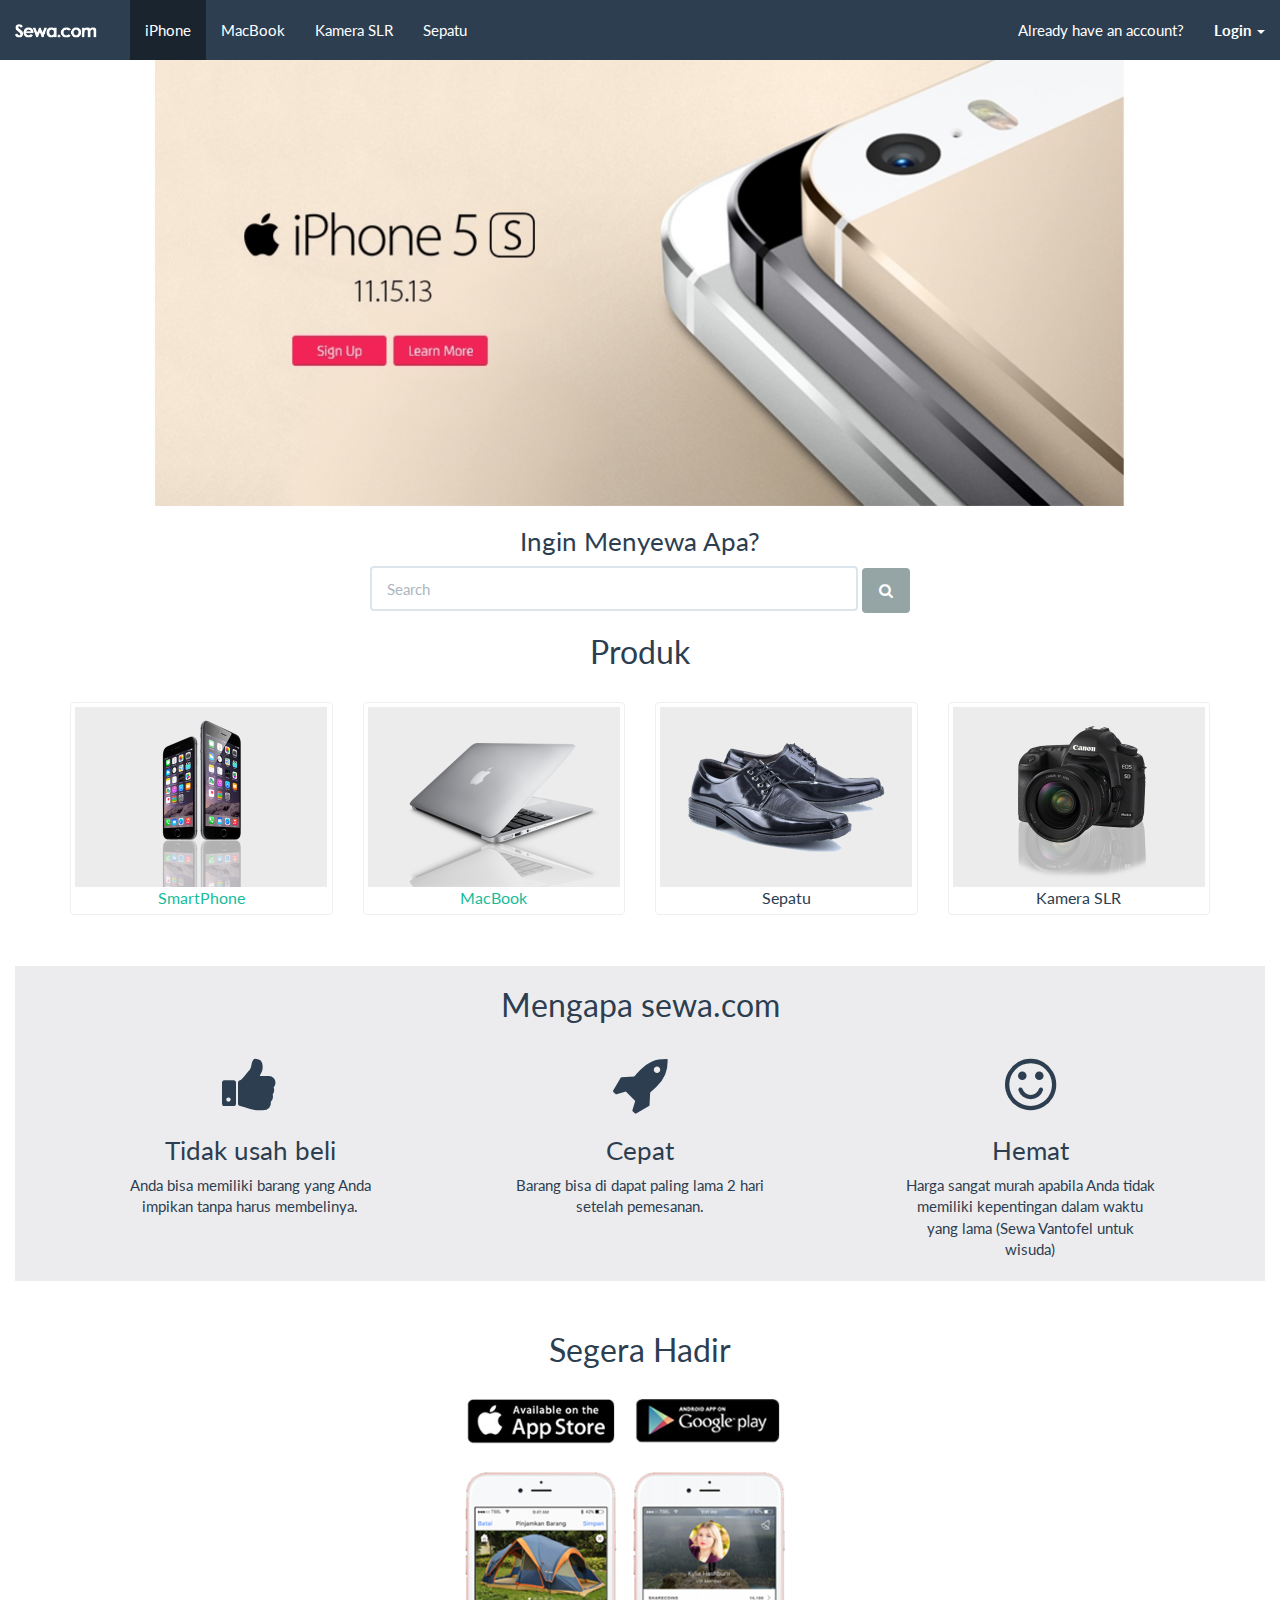
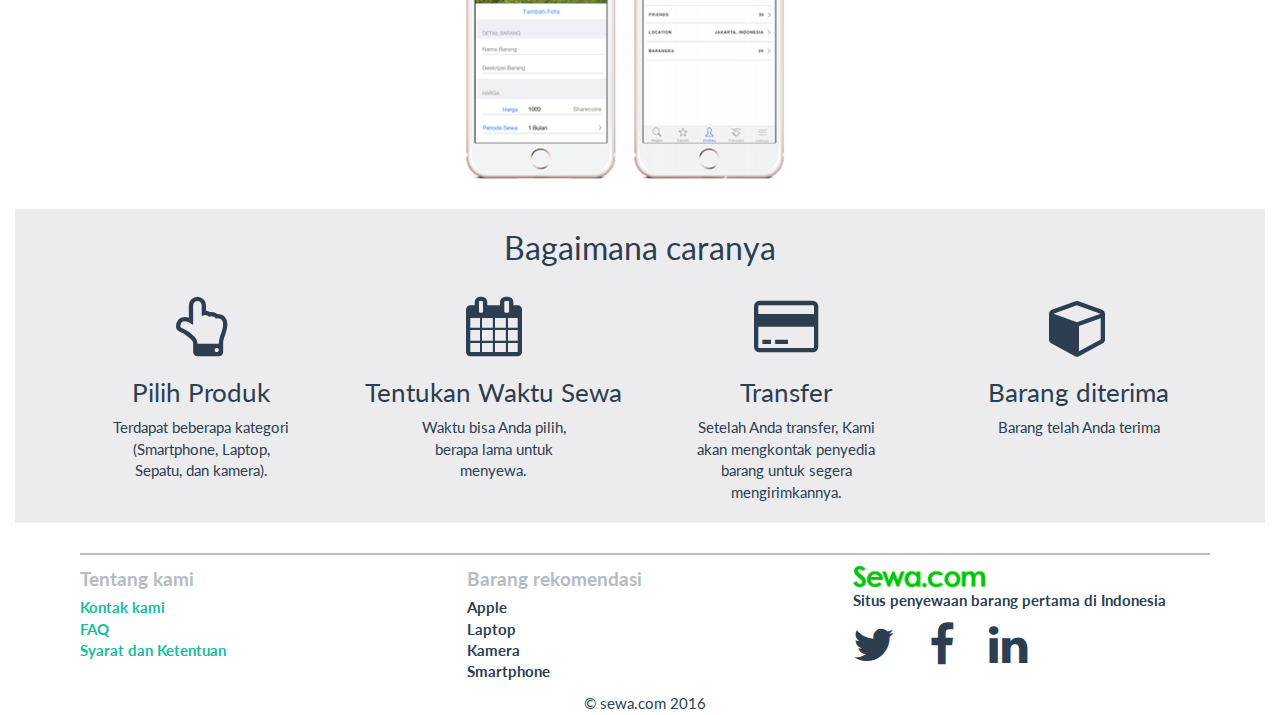
==== commit 47d4c43d: "20 Juni" ====
--- a/index.html
+++ b/index.html
@@ -11,78 +11,9 @@
   <script src="js/bootstrap.min.js"></script>
 </head>
 <body>
-
-<nav class="navbar navbar-default navbar-fixed-top" role="navigation">
-  <div class="container-fluid">
-    <!-- Brand and toggle get grouped for better mobile display -->
-    <div class="navbar-header">
-      <button type="button" class="navbar-toggle collapsed" data-toggle="collapse" data-target="#bs-example-navbar-collapse-1">
-        <span class="sr-only">Toggle navigation</span>
-        <span class="icon-bar"></span>
-        <span class="icon-bar"></span>
-        <span class="icon-bar"></span>
-      </button>
-      <a class="navbar-brand" href="#"><img src="img/logo-white.png" width="100" alt=""></a>
-    </div>
-
-    <!-- Collect the nav links, forms, and other content for toggling -->
-    <div class="collapse navbar-collapse" id="bs-example-navbar-collapse-1">
-      <ul class="nav navbar-nav">
-       <li class="active"><a href="#">iPhone</a></li>
-        <li><a href="#">MacBook</a></li>
-        <li><a href="#">Kamera SLR</a></li>
-        <li><a href="#">Sepatu</a></li>
-      </ul>
+  <div id="header"></div>
     
-      <ul class="nav navbar-nav navbar-right">
-        <li><p class="navbar-text">Already have an account?</p></li>
-        <li class="dropdown">
-          <a href="#" class="dropdown-toggle" data-toggle="dropdown"><b>Login</b> <span class="caret"></span></a>
-      <ul id="login-dp" class="dropdown-menu">
-        <li>
-           <div class="row">
-              <div class="col-md-12">
-                Login via
-                <div class="social-buttons">
-                  <a href="#" class="btn btn-fb"><i class="fa fa-facebook"></i> Facebook</a>
-                  <a href="#" class="btn btn-tw"><i class="fa fa-twitter"></i> Twitter</a>
-                </div>
-                or
-                 <form class="form" role="form" method="post" action="login" accept-charset="UTF-8" id="login-nav">
-                    <div class="form-group">
-                       <label class="sr-only" for="exampleInputEmail2">Email address</label>
-                       <input type="email" class="form-control" id="exampleInputEmail2" placeholder="Email address" required>
-                    </div>
-                    <div class="form-group">
-                       <label class="sr-only" for="exampleInputPassword2">Password</label>
-                       <input type="password" class="form-control" id="exampleInputPassword2" placeholder="Password" required>
-                                             <div class="help-block text-right"><a href="">Forget the password ?</a></div>
-                    </div>
-                    <div class="form-group">
-                       <button type="submit" class="btn btn-primary btn-block">Sign in</button>
-                    </div>
-                    <div class="checkbox">
-                       <label>
-                       <input type="checkbox"> keep me logged-in
-                       </label>
-                    </div>
-                 </form>
-              </div>
-              <div class="bottom text-center">
-                New here ? <a href="register.html"><b>Join Us</b></a>
-              </div>
-           </div>
-        </li>
-      </ul>
-        </li>
-      </ul>
-    </div><!-- /.navbar-collapse -->
-  </div><!-- /.container-fluid -->
-</nav>
-
-
-
-   <div class="container-fluid" style="margin-top: 100px;">
+   <div class="container-fluid" style="margin-top: 60px;">
     <div class="container-fluid">
          <div class="img-banner text-center">
            <img src="img/iphone-ad.jpg" alt="" style="width: 100%;">
@@ -209,7 +140,7 @@
            <h2>Bagaimana caranya</h2>
          </legend>
          <div class="row">
-           <div class="col-xs-6 col-md-3">
+           <div class="col-xs-12 col-md-3">
              <div class="reason">
                <i class="fa fa-hand-o-up fa-4x" aria-hidden="true"></i>
                <h3>Pilih Produk</h3>
@@ -219,7 +150,7 @@
              </div>
            </div>
              
-             <div class="col-xs-6 col-md-3">
+             <div class="col-xs-12 col-md-3">
                <div class="reason">
                  <i class="fa fa-calendar fa-4x" aria-hidden="true"></i>
                  <h3>Tentukan Waktu Sewa</h3>
@@ -229,7 +160,7 @@
                </div>
              </div>    
              
-              <div class="col-xs-6 col-md-3">
+              <div class="col-xs-12 col-md-3">
                <div class="reason">
                  <i class="fa fa-credit-card fa-4x" aria-hidden="true"></i>
                  <h3>Transfer</h3>
@@ -239,7 +170,7 @@
                </div>
              </div>
              
-             <div class="col-xs-6 col-md-3">
+             <div class="col-xs-12 col-md-3">
                <div class="reason">
                  <i class="fa fa-cube fa-4x" aria-hidden="true"></i>
                  <h3>Barang diterima</h3>
@@ -251,78 +182,20 @@
          </div>
        </div>
      </section>
-     
-     <footer>
-         <div class="container">
-           <div class="footer">
-             <div class="row">      
-               <div class="col-xs-12 col-md-4">
-               <label class="text-muted footer-title">Tentang kami</label> 
-                 <ul class="list-unstyled">
-                    <a href="#myModal"><li class="footer-category" data-toggle="modal" data-target="#myModal">Kontak kami</li></a>
-                    <a href="faq.html"><li class="footer-category">FAQ</a></li>
-                    <a href="syarat.html"><li class="footer-category">Syarat dan Ketentuan</li></a>
-                  </ul>
-                </div>
-           
-                <div class="col-xs-12 col-md-4"> 
-                  <label class="text-muted footer-title">Barang rekomendasi</label> 
-                  <ul class="list-unstyled">
-                    <li class="footer-category">Apple</li>
-                    <li class="footer-category">Laptop</li>
-                    <li class="footer-category">Kamera</li>
-                    <li class="footer-category">Smartphone</li>
-                  </ul>
-                </div>
-           
-               <div class="col-xs-12 col-md-4"> 
-                 <img src="img/logo.png" alt="sewa" width="135"><br>
-                 <b>Situs penyewaan barang pertama di Indonesia</b><br>
-                   <ul class="list-inline" style="margin-top: 10px;">
-                     <li><i class="fa fa-twitter fa-3x circle" aria-hidden="true"></i></li>
-                     <li><i class="fa fa-facebook fa-3x circle" aria-hidden="true"></i></li>
-                     <li><i class="fa fa-linkedin fa-3x circle" aria-hidden="true"></i></li>
-                   </ul>          
-               </div>
-               </div>
-               <div class="text-center">&copy sewa.com 2016</div>
-             </div>
-         </div>
-         </footer> 
-           
-                   <!-- Modal -->
-                   <div class="modal fade" id="myModal" role="dialog">
-                     <div class="modal-dialog">
-                     
-                       <!-- Modal content-->
-                       <div class="modal-content">
-                         <div class="modal-header">
-                           <button type="button" class="close" data-dismiss="modal">&times;</button>
-                           <h4 class="modal-title">Hubungi Kami</h4>
-                         </div>
-                         <div class="modal-body">
-                           <div class="row">
-                             <div class="col-xs-12" style="margin-bottom: 10px;">
-                               sewa.com adalah website penyewaan barang pertama di Indonesia. Barang-barang yang ditawarkan adalah barang Anda ingin miliki nanti, jadi tidak ada salahnya untuk mencoba.
-                             </div>
-     
-                             <div class="col-xs-12">
-                               <ul class="list-unstyled">
-                                 <li><i class="fa fa-home fafa" aria-hidden="true"></i>Taman Setiabudi E/7, <b>Jakarta Selatan</b></li>
-                                 <li><i class="fa fa-phone fafa" aria-hidden="true"></i> 085 737 361 067</li>
-                                 <li><i class="fa fa-envelope fafa" aria-hidden="true"></i> info@sewa.com</li>
-                               </ul>
-                             </div>
-     
-                           </div>
-                         </div>
-                         <div class="modal-footer">
-                           <button type="button" class="btn btn-default" data-dismiss="modal">Close</button>
-                         </div>
-                       </div>
-                       
-                     </div>
-                   </div> <!-- end modal --></div>
+      </div>
+      
+
+      <div class="container">
+        <div id="footer"></div>
+      </div>
+
+        
+        <script> 
+          $(function(){
+            $("#header").load("header.html"); 
+            $("#footer").load("footer.html"); 
+          });
+        </script> 
 </body>
 </html>
    --- a/css/main.css
+++ b/css/main.css
@@ -62,7 +62,7 @@
 
 /* end css */
 .img-banner{
-  width:60%;
+  width:80%;
   --height:80px;
   --border:1px solid red;
   text-align:center;
@@ -106,6 +106,11 @@
 
 .reason{
   text-align:center;
+}
+
+.reason-content{
+  width:70%;
+  margin:0 auto;
 }
 
 .mengapa{
@@ -346,3 +351,12 @@
 .content-term{
   line-height:27px;
 }
+
+/* dashboard */
+.profile-picture{
+  width:220px;
+  display:block;
+  border:3px solid #eee;
+  border-radius:999em;
+  margin: auto;
+}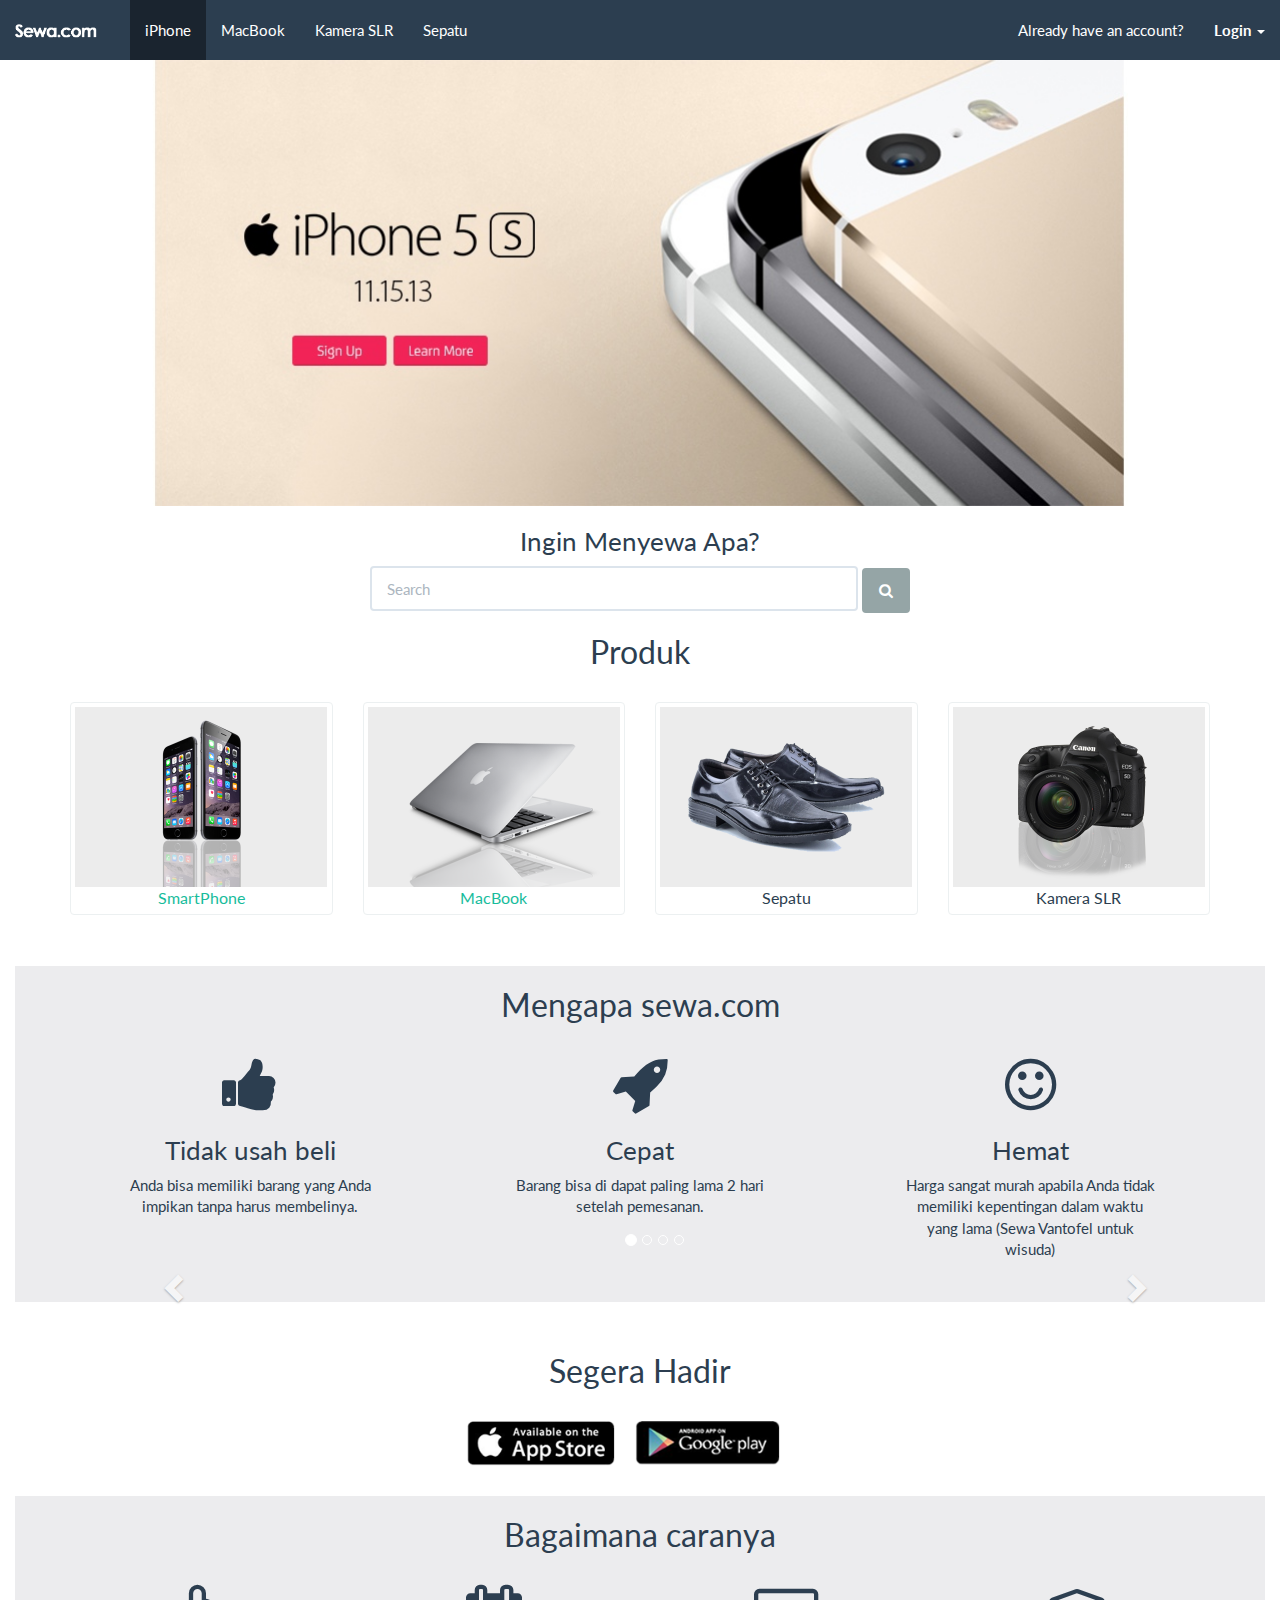
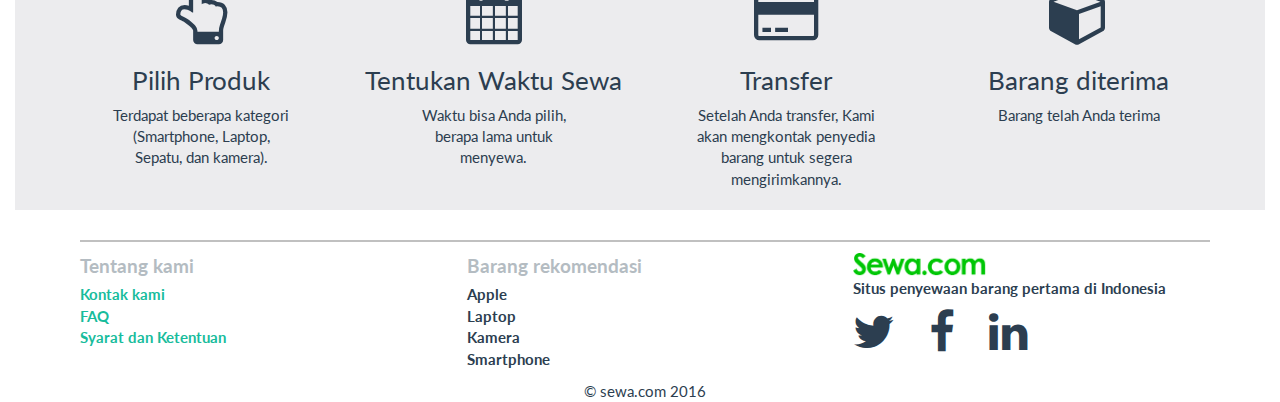
==== commit 4886ad7e: "slider mobile" ====
--- a/index.html
+++ b/index.html
@@ -90,7 +90,7 @@
           <h2>Mengapa sewa.com</h2>
         </legend>
         <div class="row">
-          <div class="col-xs-12 col-md-4">
+          <div class="col-xs-12 col-md-4 hidden-xs">
             <div class="reason">
               <i class="fa fa-thumbs-up fa-4x" aria-hidden="true"></i>
               <h3>Tidak usah beli</h3>
@@ -100,7 +100,7 @@
             </div>
           </div>
             
-            <div class="col-xs-12 col-md-4">
+            <div class="col-xs-12 col-md-4 hidden-xs">
               <div class="reason">
                 <i class="fa fa-rocket fa-4x" aria-hidden="true"></i>
                 <h3>Cepat</h3>
@@ -110,7 +110,7 @@
               </div>
             </div>    
             
-             <div class="col-xs-12 col-md-4">
+             <div class="col-xs-12 col-md-4 hidden-xs">
               <div class="reason">
                 <i class="fa fa-smile-o fa-4x" aria-hidden="true"></i>
                 <h3>Hemat</h3>
@@ -120,6 +120,69 @@
               </div>
             </div>    
         </div>
+
+        <!-- coba slider mobile -->
+        <div class="container">
+          <br>
+          <div id="myCarousel" class="carousel slide" data-ride="carousel">
+            <!-- Indicators -->
+            <ol class="carousel-indicators">
+              <li data-target="#myCarousel" data-slide-to="0" class="active"></li>
+              <li data-target="#myCarousel" data-slide-to="1"></li>
+              <li data-target="#myCarousel" data-slide-to="2"></li>
+              <li data-target="#myCarousel" data-slide-to="3"></li>
+            </ol>
+
+            <div class="carousel-inner" role="listbox">
+
+           <div class="item active">
+              <div class="col-xs-12 text-center visible-xs">
+               <div class="reason">
+                 <i class="fa fa-thumbs-up fa-4x" aria-hidden="true"></i>
+                 <h3>Tidak usah beli</h3>
+                 <div class="reason-content">
+                  Anda bisa memiliki barang yang Anda impikan tanpa harus membelinya.
+                 </div>
+               </div>
+             </div>
+           </div>
+
+           <div class="item">
+             <div class="col-xs-12 text-center visible-xs">
+               <div class="reason">
+                 <i class="fa fa-thumbs-up fa-4x" aria-hidden="true"></i>
+                 <h3>Cepat</h3>
+                 <div class="reason-content">
+                  Barang bisa di dapat paling lama 2 hari setelah pemesanan.
+                 </div>
+               </div>
+             </div>
+           </div>
+
+           <div class="item">
+             <div class="col-xs-12 text-center visible-xs">
+               <div class="reason">
+                 <i class="fa fa-thumbs-up fa-4x" aria-hidden="true"></i>
+                 <h3>Hemat</h3>
+                 <div class="reason-content">
+                 Harga sangat murah apabila Anda tidak memiliki kepentingan dalam waktu yang lama (Sewa Vantofel untuk wisuda)
+                 </div>
+               </div>
+             </div>
+           </div>
+           </div>
+
+           <a class="left carousel-control" href="#myCarousel" role="button" data-slide="prev">
+                  <span class="glyphicon glyphicon-chevron-left" aria-hidden="true"></span>
+                  <span class="sr-only">Previous</span>
+                </a>
+                <a class="right carousel-control" href="#myCarousel" role="button" data-slide="next">
+                  <span class="glyphicon glyphicon-chevron-right" aria-hidden="true"></span>
+                  <span class="sr-only">Next</span>
+                </a>
+              </div>
+            </div>
+          <!-- end coba slider mobile -->
       </div>
      </section>
      
--- a/css/main.css
+++ b/css/main.css
@@ -359,4 +359,8 @@
   border:3px solid #eee;
   border-radius:999em;
   margin: auto;
-}+}
+
+
+
+/* slider mobile */
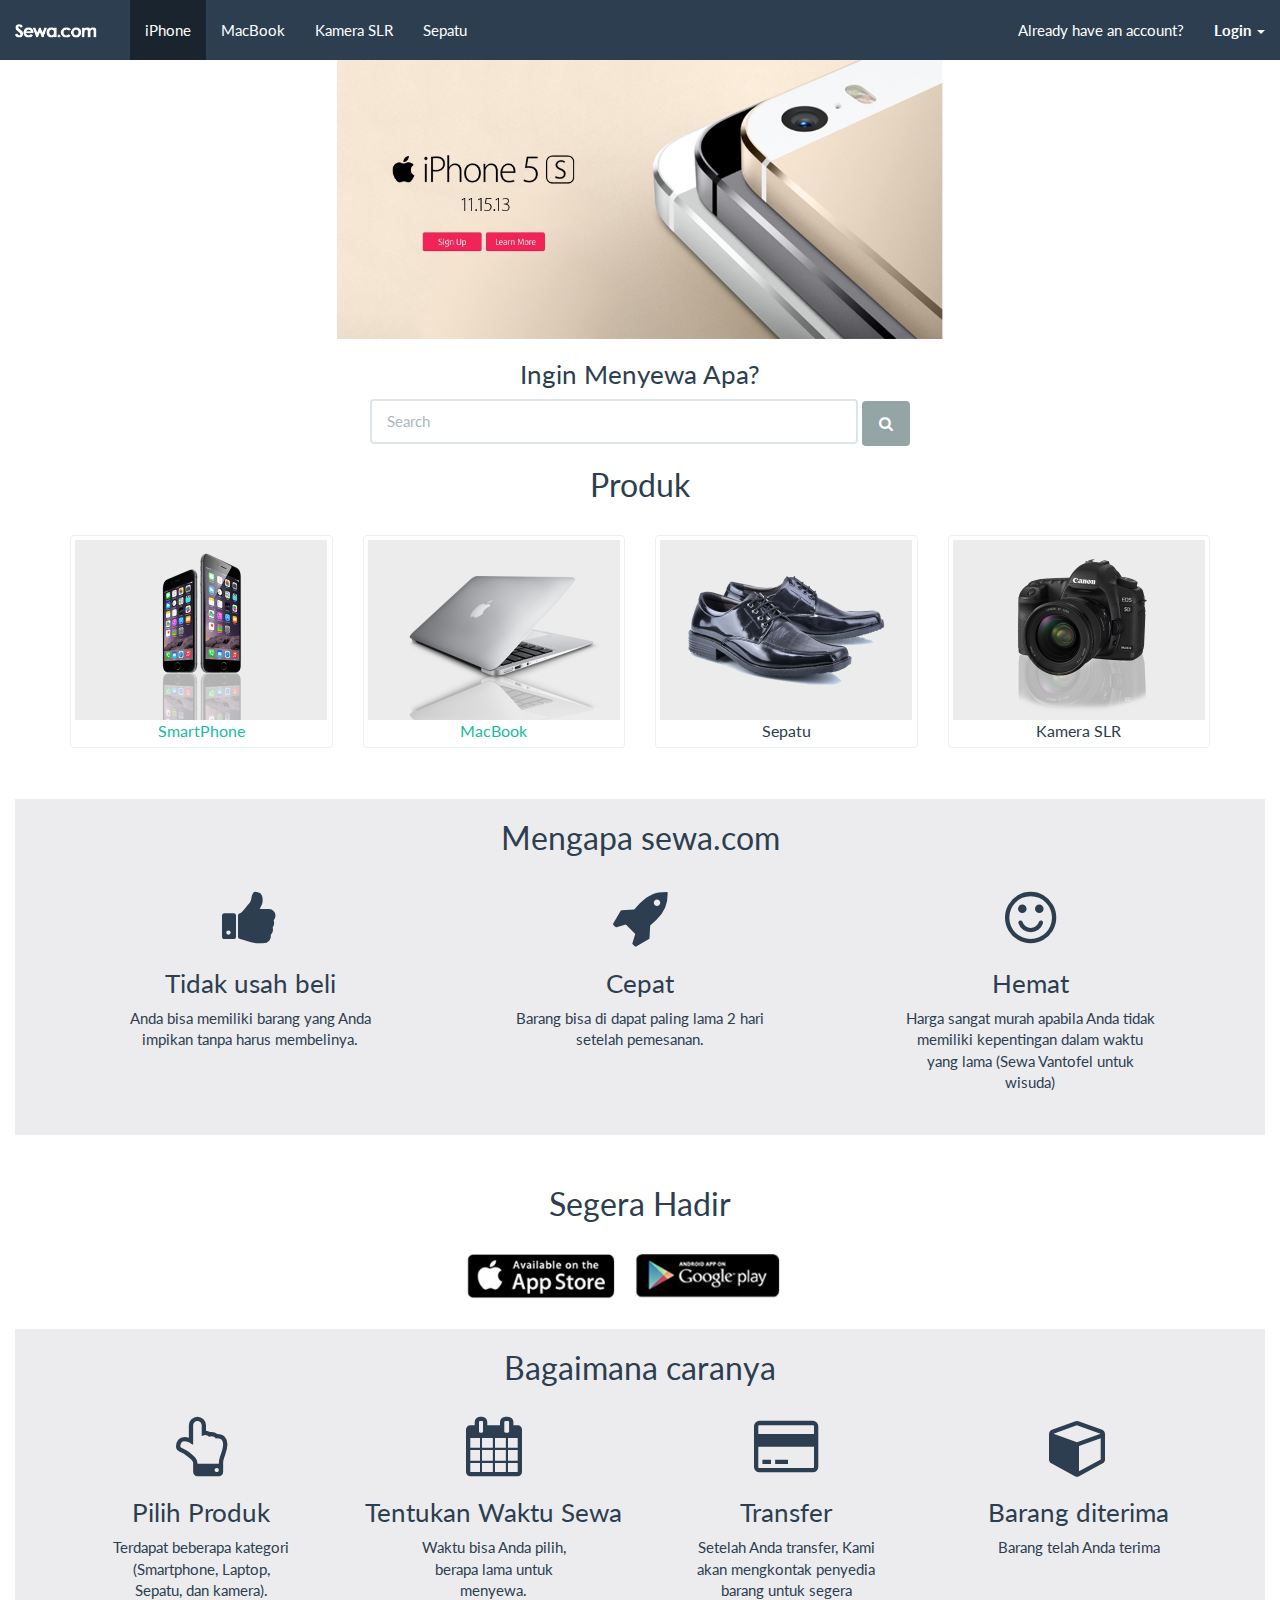
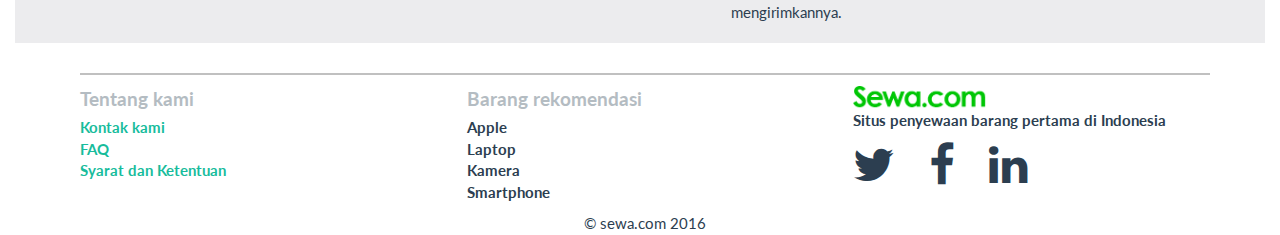
==== commit b8a2c414: "update dashboard" ====
--- a/index.html
+++ b/index.html
@@ -15,8 +15,8 @@
     
    <div class="container-fluid" style="margin-top: 60px;">
     <div class="container-fluid">
-         <div class="img-banner text-center">
-           <img src="img/iphone-ad.jpg" alt="" style="width: 100%;">
+         <div class="img-banner text-center img-responsive">
+           <img src="img/iphone-ad.jpg"  alt="">
          </div>
      </div>
         
@@ -126,12 +126,6 @@
           <br>
           <div id="myCarousel" class="carousel slide" data-ride="carousel">
             <!-- Indicators -->
-            <ol class="carousel-indicators">
-              <li data-target="#myCarousel" data-slide-to="0" class="active"></li>
-              <li data-target="#myCarousel" data-slide-to="1"></li>
-              <li data-target="#myCarousel" data-slide-to="2"></li>
-              <li data-target="#myCarousel" data-slide-to="3"></li>
-            </ol>
 
             <div class="carousel-inner" role="listbox">
 
@@ -172,11 +166,11 @@
            </div>
            </div>
 
-           <a class="left carousel-control" href="#myCarousel" role="button" data-slide="prev">
+           <a class="left carousel-control visible-xs" href="#myCarousel" role="button" data-slide="prev">
                   <span class="glyphicon glyphicon-chevron-left" aria-hidden="true"></span>
                   <span class="sr-only">Previous</span>
                 </a>
-                <a class="right carousel-control" href="#myCarousel" role="button" data-slide="next">
+                <a class="right carousel-control visible-xs" href="#myCarousel" role="button" data-slide="next">
                   <span class="glyphicon glyphicon-chevron-right" aria-hidden="true"></span>
                   <span class="sr-only">Next</span>
                 </a>
--- a/css/main.css
+++ b/css/main.css
@@ -62,11 +62,15 @@
 
 /* end css */
 .img-banner{
-  width:80%;
+  width:50%;
   --height:80px;
   --border:1px solid red;
   text-align:center;
   margin:0 auto;
+}
+
+.img-banner img{
+  width:100%;
 }
 
 section{
@@ -361,6 +365,10 @@
   margin: auto;
 }
 
+.img-thumbnail{
+  width:100px;
+}
+
 
 
 /* slider mobile */
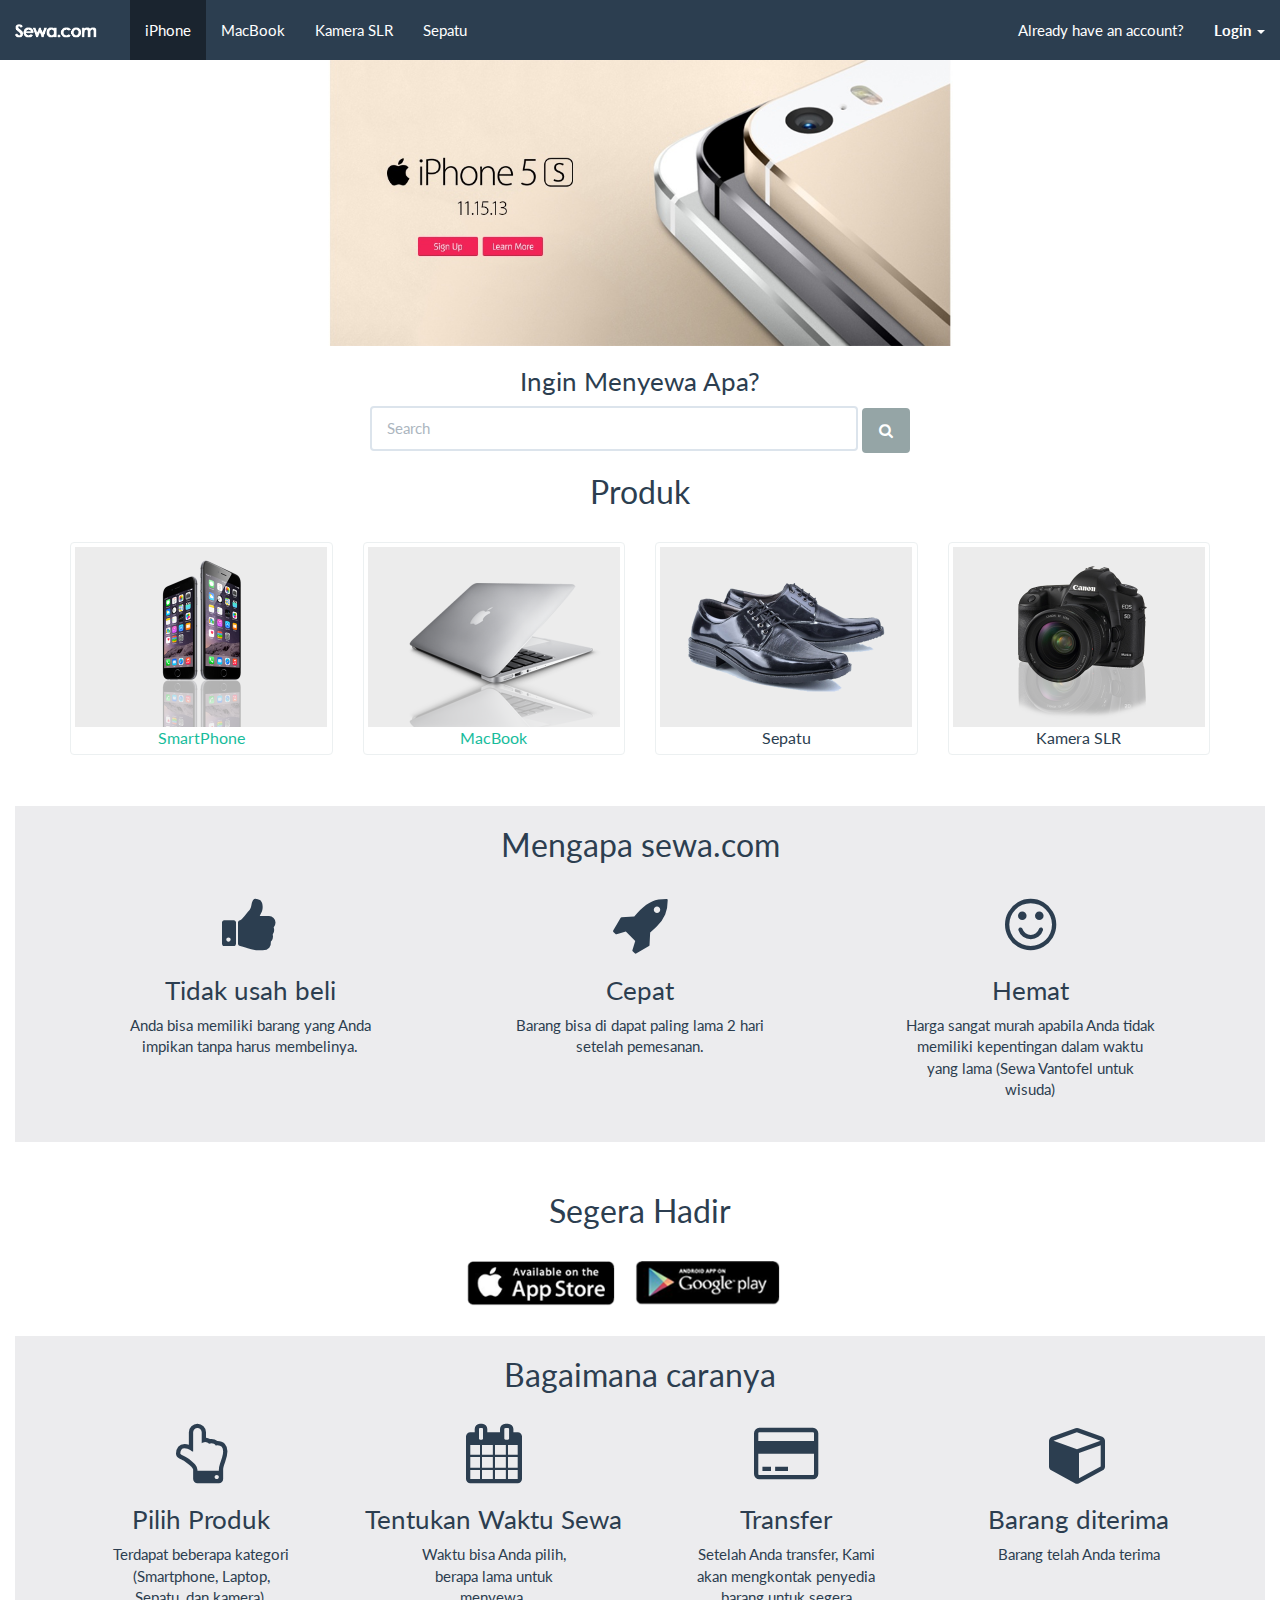
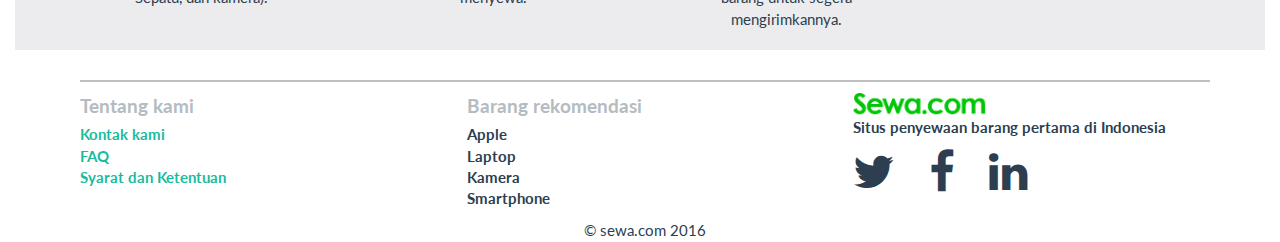
==== commit f425f13c: "update dashboard v3" ====
--- a/index.html
+++ b/index.html
@@ -14,11 +14,9 @@
   <div id="header"></div>
     
    <div class="container-fluid" style="margin-top: 60px;">
-    <div class="container-fluid">
-         <div class="img-banner text-center img-responsive">
-           <img src="img/iphone-ad.jpg"  alt="">
-         </div>
-     </div>
+       <div class="img-banner text-center img-responsive">
+         <img src="img/iphone-ad.jpg"  alt="">
+       </div>
         
      <div class="row">
       <div class="col-xs-12 col-md-6 col-md-offset-3 text-center" style="--border:1px solid red;">
--- a/css/main.css
+++ b/css/main.css
@@ -42,7 +42,7 @@
     background-color:#496ebc 
 }
 .btn-tw{
-    color: #fff;
+    color:#fff;
     background-color:#55acee;
 }
 .btn-tw:hover{
@@ -369,6 +369,14 @@
   width:100px;
 }
 
+.minimum-day{
+
+}
+
+.minimum-day::after{
+  content:" Hari";
+}
+
 
 
 /* slider mobile */
